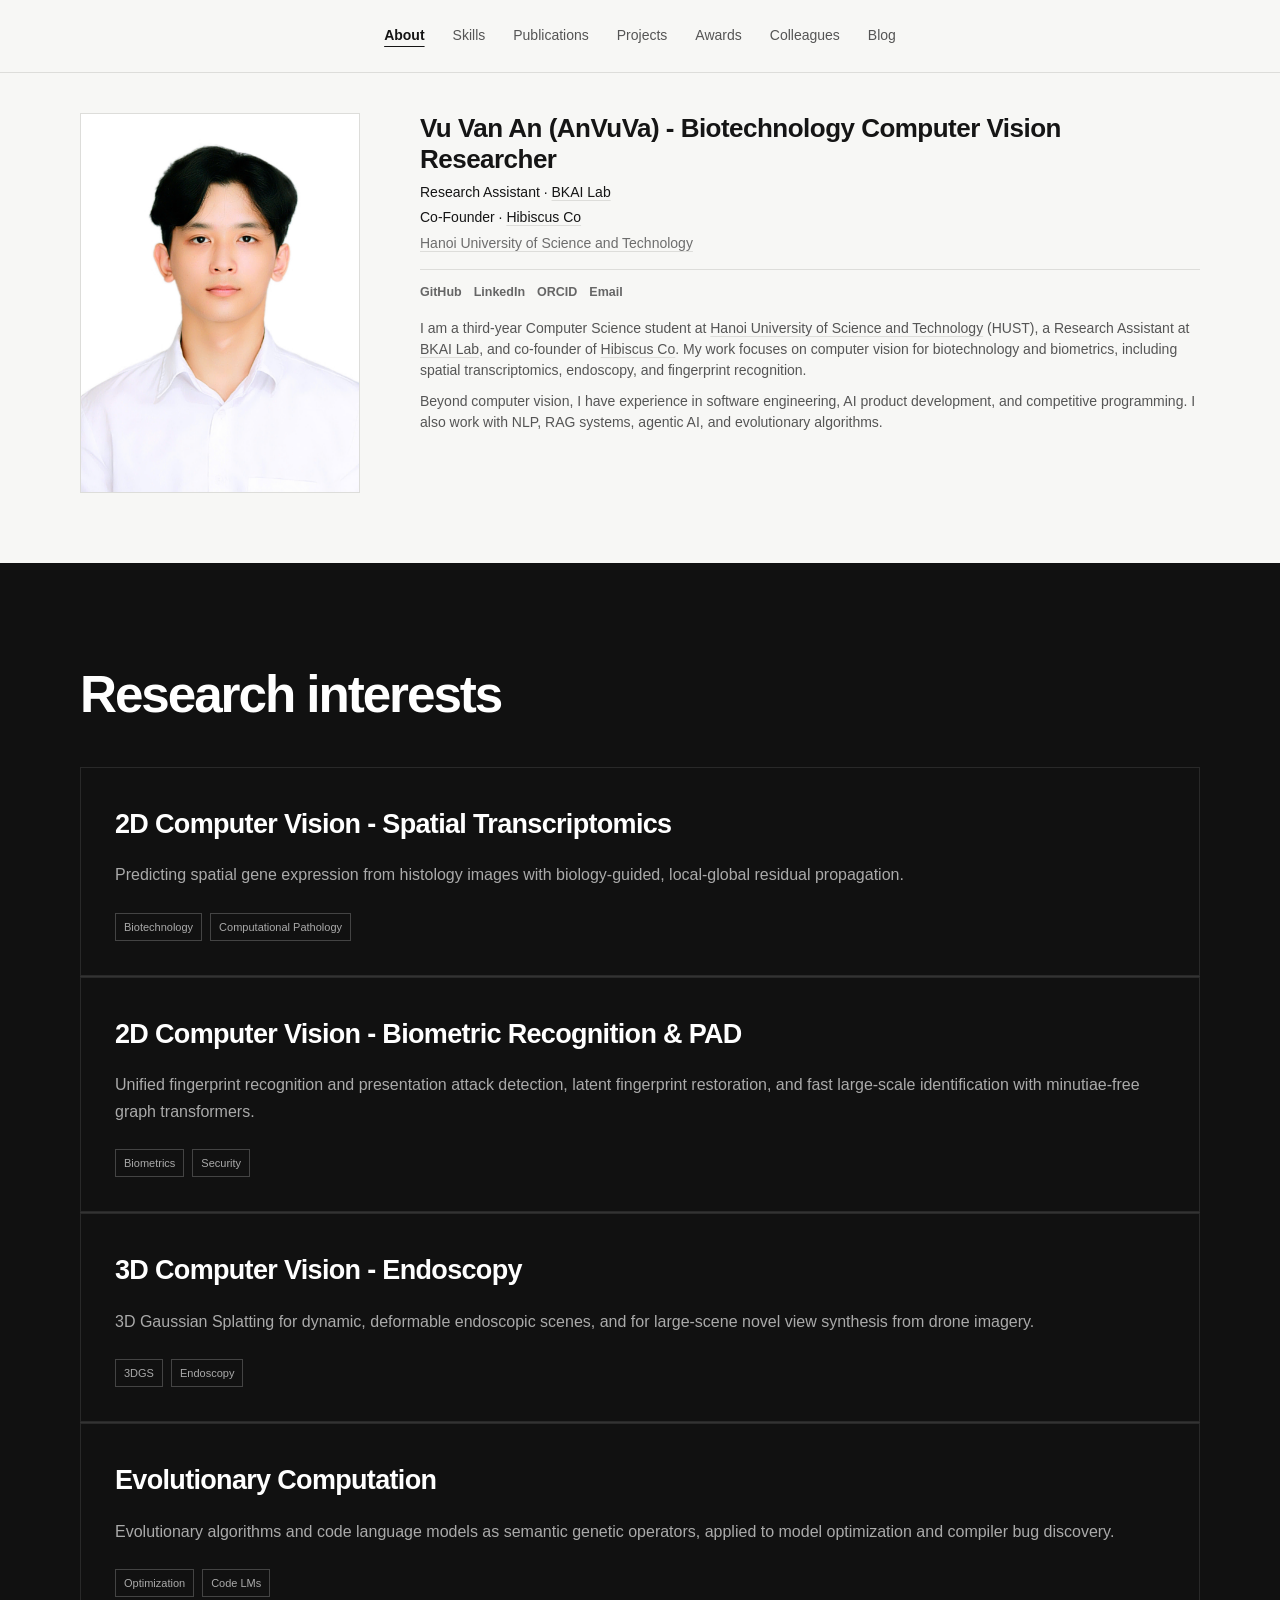
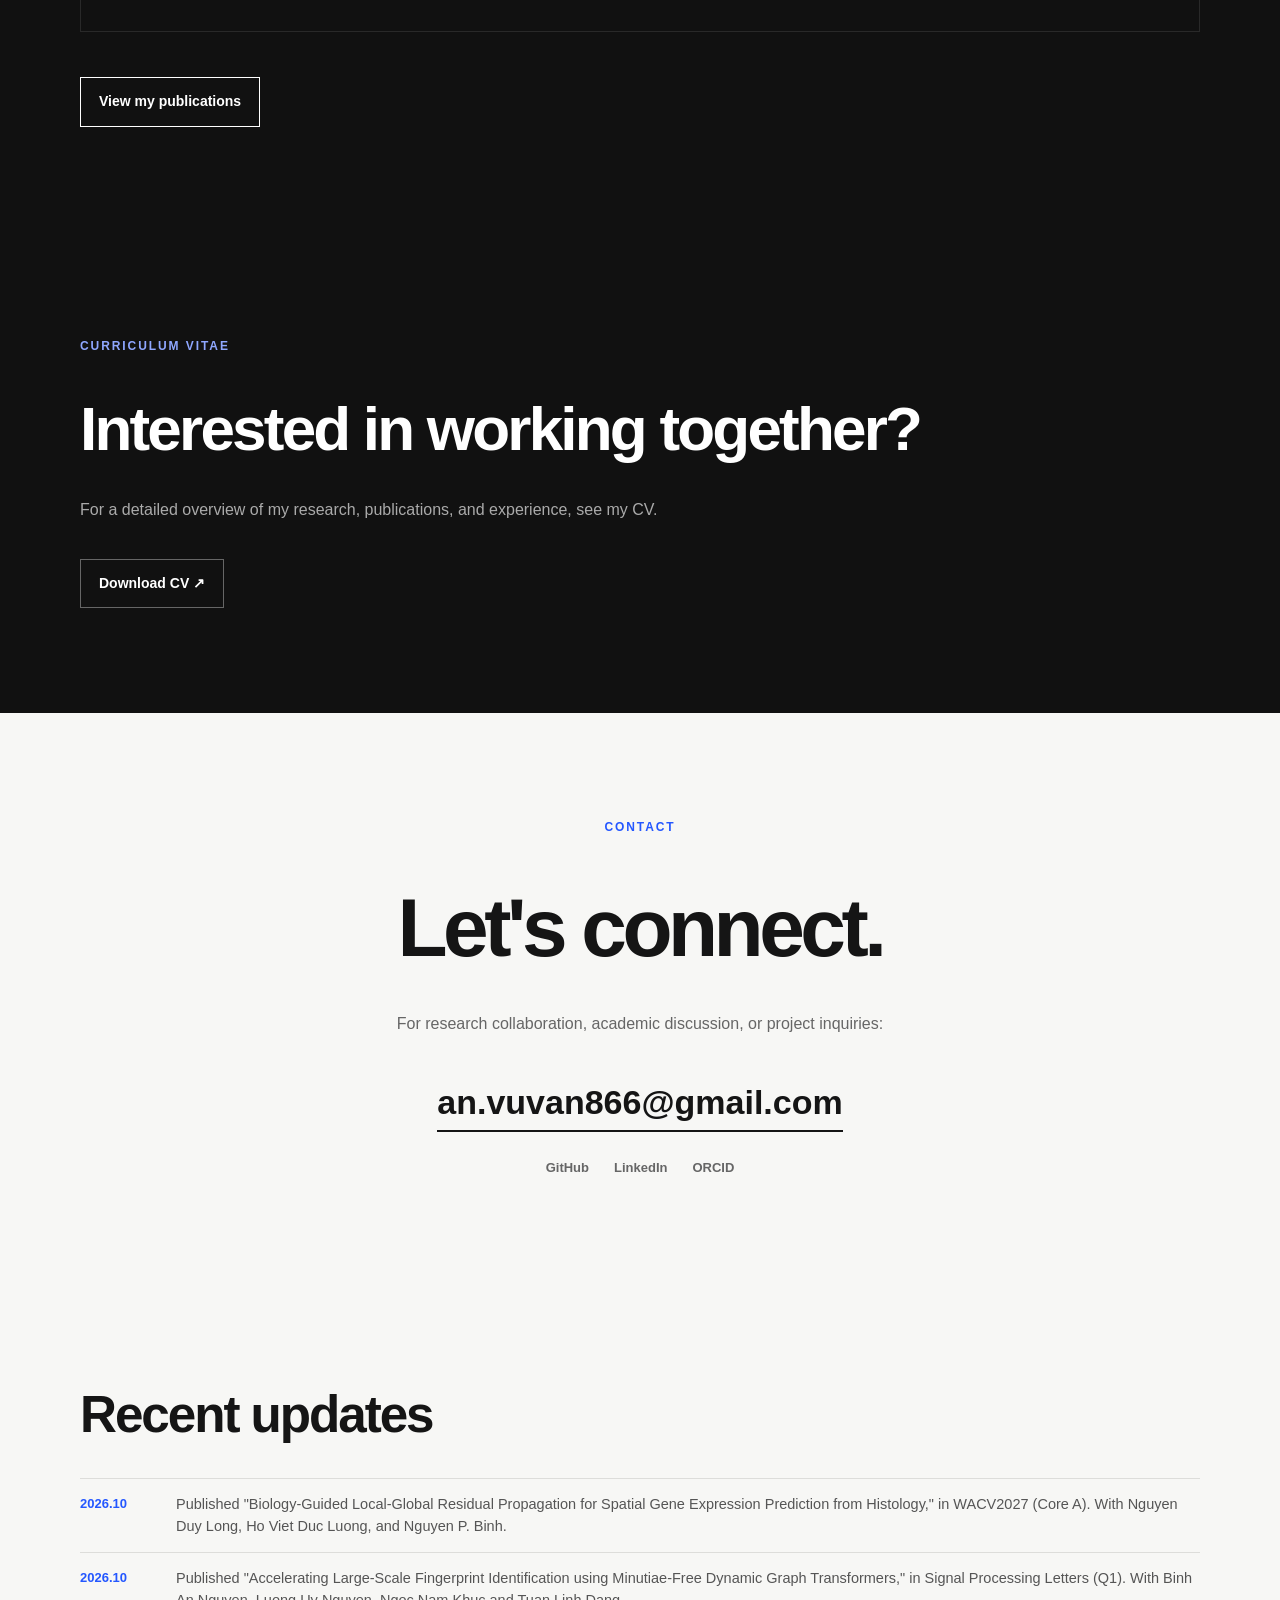
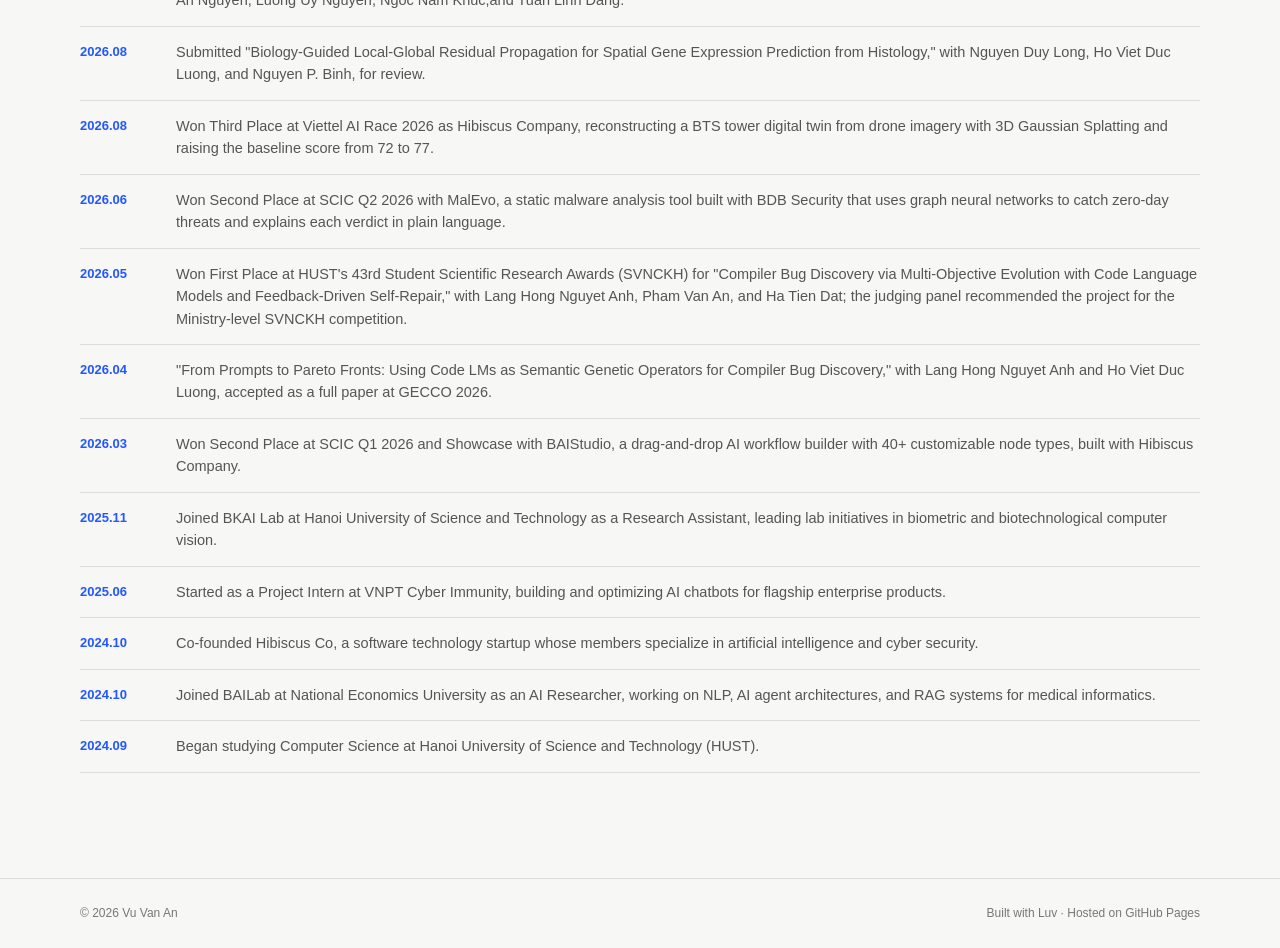
==== index.html @ c6143191 "feat: initial commit academic portfolio" ====
<!DOCTYPE html>
<html lang="en">
<head>
  <meta charset="UTF-8">
  <meta name="viewport" content="width=device-width, initial-scale=1.0">
  <meta name="description" content="Personal researcher website of Vu Van An - computer vision for biotechnology and biometrics.">
  <meta name="author" content="Vu Van An">
  <title>AnVuVa's Portfolio</title>
  <link rel="icon" href="navicon.png">
  <link rel="stylesheet" href="style.css">
  <script src="script.js" defer></script>
</head>
<body>
  <header class="site-header">
    <div class="container nav-wrap">
      <button class="nav-toggle" aria-label="Toggle navigation" aria-expanded="false" aria-controls="nav">☰</button>
      <nav class="nav" id="nav">
        <a href="index.html" aria-current="page">About</a>
        <a href="skills.html">Skills</a>
        <a href="publications.html">Publications</a>
        <a href="projects.html">Projects</a>
        <a href="awards.html">Awards</a>
        <a href="colleagues.html">Colleagues</a>
        <a href="blog.html">Blog</a>
      </nav>
    </div>
  </header>

  <main>
    <section class="hero" id="home">
      <div class="container hero-grid">
        <img class="avatar" src="assets/avatar.jpg" alt="Portrait of Vu Van An" height="380">
        <div class="intro">
          <h1>Vu Van An (AnVuVa) - Biotechnology Computer Vision Researcher</h1>
          <p class="role">Research Assistant · <a class="inline-link" href="https://soict.hust.edu.vn/en/departments/bkai-center" target="_blank" rel="noreferrer">BKAI Lab</a></p>
          <p class="role">Co-Founder · <a class="inline-link" href="https://www.linkedin.com/company/hibiscus-co" target="_blank" rel="noreferrer">Hibiscus Co</a></p>
          <p class="muted"><a class="inline-link" href="https://hust.edu.vn/" target="_blank" rel="noreferrer">Hanoi University of Science and Technology</a></p>
          <div class="socials">
            <a href="https://github.com/AnVuVa" target="_blank" rel="noreferrer">GitHub</a>
            <a href="https://www.linkedin.com/in/anvuva" target="_blank" rel="noreferrer">LinkedIn</a>
            <a href="https://orcid.org/0009-0004-4899-5892" target="_blank" rel="noreferrer">ORCID</a>
            <a href="mailto:an.vuvan866@gmail.com">Email</a>
          </div>
          <div class="prose bio">
            <p>
              I am a third-year Computer Science student at <a class="inline-link" href="https://hust.edu.vn/" target="_blank" rel="noreferrer">Hanoi University of Science and Technology</a> (HUST), a Research Assistant at <a class="inline-link" href="https://soict.hust.edu.vn/en/departments/bkai-center" target="_blank" rel="noreferrer">BKAI Lab</a>, and co-founder of <a class="inline-link" href="https://www.linkedin.com/company/hibiscus-co" target="_blank" rel="noreferrer">Hibiscus Co</a>. My work focuses on computer vision for biotechnology and biometrics, including spatial transcriptomics, endoscopy, and fingerprint recognition.
            </p>
            <p>
              Beyond computer vision, I have experience in software engineering,  AI product development, and competitive programming. I also work with NLP,  RAG systems, agentic AI, and evolutionary algorithms.
            </p>
          </div>
        </div>
      </div>
    </section>

    <section class="dark-section" id="research">
      <div class="container">
        <div class="section-heading">
          <h2>Research interests</h2>
        </div>
        <div class="research-grid">
          <article class="research-card">
            <h3>2D Computer Vision - Spatial Transcriptomics</h3>
            <p>
              Predicting spatial gene expression from histology images with biology-guided, local-global residual propagation.
            </p>
            <div class="tags"><span>Biotechnology</span><span>Computational Pathology</span></div>
          </article>
          <article class="research-card">
            <h3>2D Computer Vision - Biometric Recognition &amp; PAD</h3>
            <p>
              Unified fingerprint recognition and presentation attack detection, latent fingerprint restoration, and fast large-scale identification with minutiae-free graph transformers.
            </p>
            <div class="tags"><span>Biometrics</span><span>Security</span></div>
          </article>
          <article class="research-card">
            <h3>3D Computer Vision - Endoscopy</h3>
            <p>
              3D Gaussian Splatting for dynamic, deformable endoscopic scenes, and for large-scene novel view synthesis from drone imagery.
            </p>
            <div class="tags"><span>3DGS</span><span>Endoscopy</span></div>
          </article>
          <article class="research-card">
            <h3>Evolutionary Computation</h3>
            <p>
              Evolutionary algorithms and code language models as semantic genetic operators, applied to model optimization and compiler bug discovery.
            </p>
            <div class="tags"><span>Optimization</span><span>Code LMs</span></div>
          </article>
        </div>
        <div class="research-actions">
          <a class="button outline" href="publications.html">View my publications</a>
        </div>
      </div>
    </section>

    <section class="dark-section" id="cv">
      <div class="container cv-section">
        <div>
          <p class="section-label">CURRICULUM VITAE</p>
          <h2>Interested in working together?</h2>
          <p>For a detailed overview of my research, publications, and experience, see my CV.</p>
        </div>
        <a class="button light" href="assets/VuVanAn_CV%20(3).pdf" target="_blank" rel="noreferrer">Download CV ↗</a>
      </div>
    </section>

    <section id="contact">
      <div class="container contact">
        <p class="section-label">CONTACT</p>
        <h2>Let's connect.</h2>
        <p>For research collaboration, academic discussion, or project inquiries:</p>
        <a class="email" href="mailto:an.vuvan866@gmail.com">an.vuvan866@gmail.com</a>
        <div class="socials large">
          <a href="https://github.com/AnVuVa" target="_blank" rel="noreferrer">GitHub</a>
          <a href="https://www.linkedin.com/in/anvuva" target="_blank" rel="noreferrer">LinkedIn</a>
          <a href="https://orcid.org/0009-0004-4899-5892" target="_blank" rel="noreferrer">ORCID</a>
        </div>
      </div>
    </section>

    <section id="news">
      <div class="container section-grid">
        <h2>Recent updates</h2>
        <div class="timeline">
          <div class="timeline-item"><time>2026.10</time><p>Published "Biology-Guided Local-Global Residual Propagation for Spatial Gene Expression Prediction from Histology," in WACV2027 (Core A). With Nguyen Duy Long, Ho Viet Duc Luong, and Nguyen P. Binh.</p></div>
          <div class="timeline-item"><time>2026.10</time><p>Published "Accelerating Large-Scale Fingerprint Identification using Minutiae-Free Dynamic Graph Transformers," in Signal Processing Letters (Q1). With Binh An Nguyen, Luong Uy Nguyen, Ngoc Nam Khuc,and Tuan Linh Dang.</p></div>
          <div class="timeline-item"><time>2026.08</time><p>Submitted "Biology-Guided Local-Global Residual Propagation for Spatial Gene Expression Prediction from Histology," with Nguyen Duy Long, Ho Viet Duc Luong, and Nguyen P. Binh, for review.</p></div>
          <div class="timeline-item"><time>2026.08</time><p>Won Third Place at Viettel AI Race 2026 as Hibiscus Company, reconstructing a BTS tower digital twin from drone imagery with 3D Gaussian Splatting and raising the baseline score from 72 to 77.</p></div>
          <div class="timeline-item"><time>2026.06</time><p>Won Second Place at SCIC Q2 2026 with MalEvo, a static malware analysis tool built with BDB Security that uses graph neural networks to catch zero-day threats and explains each verdict in plain language.</p></div>
          <div class="timeline-item"><time>2026.05</time><p>Won First Place at HUST's 43rd Student Scientific Research Awards (SVNCKH) for "Compiler Bug Discovery via Multi-Objective Evolution with Code Language Models and Feedback-Driven Self-Repair," with Lang Hong Nguyet Anh, Pham Van An, and Ha Tien Dat; the judging panel recommended the project for the Ministry-level SVNCKH competition.</p></div>
          <div class="timeline-item"><time>2026.04</time><p>"From Prompts to Pareto Fronts: Using Code LMs as Semantic Genetic Operators for Compiler Bug Discovery," with Lang Hong Nguyet Anh and Ho Viet Duc Luong, accepted as a full paper at GECCO 2026.</p></div>
          <div class="timeline-item"><time>2026.03</time><p>Won Second Place at SCIC Q1 2026 and Showcase with BAIStudio, a drag-and-drop AI workflow builder with 40+ customizable node types, built with Hibiscus Company.</p></div>
          <div class="timeline-item"><time>2025.11</time><p>Joined BKAI Lab at Hanoi University of Science and Technology as a Research Assistant, leading lab initiatives in biometric and biotechnological computer vision.</p></div>
          <div class="timeline-item"><time>2025.06</time><p>Started as a Project Intern at VNPT Cyber Immunity, building and optimizing AI chatbots for flagship enterprise products.</p></div>
          <div class="timeline-item"><time>2024.10</time><p>Co-founded Hibiscus Co, a software technology startup whose members specialize in artificial intelligence and cyber security.</p></div>
          <div class="timeline-item"><time>2024.10</time><p>Joined BAILab at National Economics University as an AI Researcher, working on NLP, AI agent architectures, and RAG systems for medical informatics.</p></div>
          <div class="timeline-item"><time>2024.09</time><p>Began studying Computer Science at Hanoi University of Science and Technology (HUST).</p></div>
        </div>
      </div>
    </section>
  </main>

  <footer>
    <div class="container footer-wrap">
      <span>© 2026 Vu Van An</span>
      <span>Built with Luv · Hosted on GitHub Pages</span>
    </div>
  </footer>
</body>
</html>
---- style.css ----
:root {
  --bg: #f7f7f5;
  --surface: #ffffff;
  --text: #151515;
  --muted: #6d6d6d;
  --line: #ddddda;
  --dark: #111111;
  --dark-muted: #a8a8a8;
  --accent: #2457ff;
  --max: 1120px;
}

* { box-sizing: border-box; }

html { scroll-behavior: smooth; }

body {
  margin: 0;
  background: var(--bg);
  color: var(--text);
  font-family: Inter, ui-sans-serif, -apple-system, BlinkMacSystemFont, "Segoe UI", sans-serif;
  line-height: 1.65;
  min-height: 100vh;
  display: flex;
  flex-direction: column;
}

main { flex: 1; }

a { color: inherit; }

p { max-width: 100%; }

.container {
  width: min(var(--max), calc(100% - 48px));
  margin: 0 auto;
}

.site-header {
  position: sticky;
  top: 0;
  z-index: 20;
  background: rgba(247,247,245,.94);
  backdrop-filter: blur(12px);
  border-bottom: 1px solid var(--line);
}

.nav-wrap {
  min-height: 72px;
  display: flex;
  align-items: center;
  justify-content: center;
}

.nav {
  display: flex;
  gap: 28px;
}

.nav a {
  color: #555;
  text-decoration: none;
  font-size: 14px;
  text-underline-offset: 6px;
  text-decoration-thickness: 2px;
}

.nav a:hover { color: var(--text); }

.nav a[aria-current="page"] {
  color: var(--text);
  font-weight: 700;
  text-decoration: underline;
}

.socials a:hover, .text-link:hover { color: var(--accent); }

.nav-toggle {
  display: none;
  border: 0;
  background: transparent;
  font-size: 22px;
}

.hero { padding: 40px 0 70px; }

#experience, #publications, #projects, #awards, #blog, #post {
  padding-top: 40px;
}

.hero-grid {
  display: grid;
  grid-template-columns: 280px 1fr;
  gap: 60px;
  align-items: start;
}

.intro { text-align: left; }

.intro h1 {
  font-size: 26px;
  line-height: 1.2;
  letter-spacing: -.02em;
  margin: 0 0 6px;
}

.intro .role, .intro .muted { margin: 2px 0; font-size: 14px; }

.intro .socials {
  margin-top: 14px;
  padding-top: 12px;
  border-top: 1px solid var(--line);
}
.intro .socials a { font-size: 12.5px; }

.intro .bio { margin-top: 16px; }
.intro .bio p {
  font-size: 14px;
  line-height: 1.5;
  margin: 0;
}
.intro .bio p + p { margin-top: 10px; }

.section-label {
  font-size: 12px;
  font-weight: 800;
  letter-spacing: .16em;
  color: var(--accent);
  margin: 0 0 22px;
}

.socials, .paper-links {
  display: flex;
  flex-wrap: wrap;
  gap: 12px;
  align-items: center;
}

.button {
  display: inline-block;
  padding: 12px 18px;
  border: 1px solid var(--text);
  text-decoration: none;
  font-size: 14px;
  font-weight: 700;
  transition: .2s ease;
}

.button.primary { background: var(--text); color: white; }
.button.secondary { background: transparent; }
.button:hover { transform: translateY(-2px); }

.socials a {
  font-size: 13px;
  color: #666;
  text-decoration: none;
  font-weight: 600;
}

.avatar {
  display: block;
  width: 100%;
  aspect-ratio: 4 / 5;
  object-fit: cover;
  object-position: center 30%;
  background: #e9e9e5;
  border: 1px solid var(--line);
}

.muted { color: var(--muted); font-size: 14px; }

.text-link {
  color: var(--accent);
  text-decoration: none;
  font-weight: 700;
  font-size: 14px;
}

section { padding: 105px 0; }

.section-grid {
  display: grid;
  gap: 36px;
}

.section-grid h2, .section-heading h2 {
  font-size: clamp(34px, 4vw, 52px);
  line-height: 1.05;
  letter-spacing: -.04em;
  margin: 0;
}

.prose {
  font-size: 18px;
  color: #555;
}

.dark-section {
  background: var(--dark);
  color: white;
}

.dark-section .section-label { color: #8fa7ff; }

.section-heading {
  display: flex;
  align-items: end;
  justify-content: space-between;
  gap: 30px;
  margin-bottom: 45px;
}

.section-heading > p { color: var(--dark-muted); }

.research-grid {
  display: grid;
  gap: 1px;
  background: #333;
}

.research-card {
  padding: 34px;
  background: var(--dark);
  border: 1px solid #292929;
}

.research-card h3 {
  font-size: 27px;
  margin: 0 0 13px;
  letter-spacing: -.025em;
}

.research-card p { color: #aaa; }

.tags { display: flex; gap: 8px; margin-top: 24px; flex-wrap: wrap; }
.tags span {
  border: 1px solid var(--line);
  background: var(--surface);
  color: #666;
  padding: 4px 8px;
  font-size: 11px;
}
.dark-section .tags span { border-color: #444; background: transparent; color: #aaa; }
.paper .tags { margin-top: 14px; }

.paper {
  display: grid;
  grid-template-columns: 90px 1fr;
  gap: 30px;
  padding: 34px 0;
  border-top: 1px solid var(--line);
}

.paper h3 {
  max-width: 820px;
  font-size: 23px;
  line-height: 1.3;
  margin: 0 0 9px;
}

.paper-year { font-weight: 800; color: var(--accent); }
.authors, .venue { margin: 5px 0; color: #666; }
.venue { font-size: 14px; }

.paper-links { margin-top: 18px; }
.paper-links a {
  font-size: 12px;
  font-weight: 800;
  border-bottom: 1px solid currentColor;
  text-decoration: none;
}

.post-link { color: inherit; text-decoration: none; }
.post-link:hover { color: var(--accent); }

.gallery-grid {
  display: grid;
  grid-template-columns: repeat(2, 1fr);
  gap: 12px;
}
.gallery-item {
  display: block;
  border: 1px solid var(--line);
}
.gallery-item img {
  display: block;
  width: 100%;
  aspect-ratio: 4 / 3;
  object-fit: cover;
  background: #e9e9e5;
  transition: opacity .2s ease;
}
.gallery-item:hover img { opacity: .85; }

body.lightbox-open { overflow: hidden; }

.lightbox-overlay {
  position: fixed;
  inset: 0;
  z-index: 1000;
  display: flex;
  align-items: center;
  justify-content: center;
  padding: 40px;
  background: rgba(0, 0, 0, .88);
  cursor: zoom-out;
}
.lightbox-overlay[hidden] { display: none; }

.lightbox-overlay img {
  display: block;
  max-width: 100%;
  max-height: 100%;
  width: auto;
  height: auto;
  object-fit: contain;
  cursor: default;
  box-shadow: 0 30px 80px rgba(0, 0, 0, .5);
}

.lightbox-close {
  position: absolute;
  top: 20px;
  right: 24px;
  width: 40px;
  height: 40px;
  border: 1px solid rgba(255, 255, 255, .4);
  background: transparent;
  color: white;
  font-size: 24px;
  line-height: 1;
  cursor: pointer;
  transition: .2s ease;
}
.lightbox-close:hover { background: white; color: black; border-color: white; }

.post-body { max-width: 700px; }
.post-body .back-link { display: inline-block; margin-bottom: 30px; }
.post-body h2 {
  font-size: clamp(30px, 4vw, 42px);
  line-height: 1.05;
  letter-spacing: -.04em;
  margin: 8px 0 30px;
}

.alt-section { background: #ecece8; }

.award {
  color: var(--accent);
  font-size: 14px;
  font-weight: 700;
  margin: 8px 0;
}

.project-grid {
  display: grid;
  gap: 18px;
}

.project-card {
  padding: 27px;
  background: var(--surface);
  border: 1px solid var(--line);
  display: flex;
  flex-direction: column;
  /* height: fit-content; */
}

.project-card.award-card h3 { margin: 0 0 4px; }

.award-gallery {
  display: grid;
  grid-template-columns: repeat(3, 1fr);
  gap: 8px;
  margin-top: 20px;
}

.award-card .award-tag {
  margin: 16px 0 0;
  font-size: 10px;
  letter-spacing: .12em;
  font-weight: 800;
  color: #777;
}

.award-gallery img {
  display: block;
  width: 100%;
  aspect-ratio: 4 / 3;
  object-fit: cover;
  background: #e9e9e5;
  transition: opacity .2s ease;
}

.award-gallery a:hover img { opacity: .85; }

.certs { margin-top: 60px; }
.certs h3 { font-size: 22px; letter-spacing: -.02em; margin: 0 0 12px; }
.certs ul { list-style: none; margin: 0; padding: 0; border-top: 1px solid var(--line); }
.certs li {
  display: flex;
  justify-content: space-between;
  gap: 16px;
  padding: 12px 0;
  border-bottom: 1px solid var(--line);
  font-size: 15px;
}
.certs li span { color: var(--muted); font-size: 13px; white-space: nowrap; }

.intro-text { max-width: 640px; margin: -10px 0 0; }

.people-group { margin-top: 60px; }
.people-group:first-of-type { margin-top: 45px; }
.people-group h3 { font-size: 22px; letter-spacing: -.02em; margin: 0 0 4px; }
.people-group.certs h3 { margin-bottom: 12px; }
.group-note { color: var(--muted); font-size: 14px; margin: 0 0 20px; }

.hibiscus-grid {
  display: grid;
  grid-template-columns: 1fr 1fr;
  gap: 40px;
  align-items: start;
}

.people-photo img {
  display: block;
  width: 100%;
  aspect-ratio: 4 / 3;
  object-fit: cover;
  border: 1px solid var(--line);
  background: #e9e9e5;
}

.people-row {
  display: flex;
  flex-wrap: wrap;
  gap: 10px;
  list-style: none;
  margin: 0;
  padding: 0;
}

.hibiscus-names.certs { margin-top: 0; }

.person-chip {
  display: inline-flex;
  align-items: baseline;
  gap: 5px;
  padding: 8px 14px;
  border: 1px solid var(--line);
  background: var(--surface);
  color: inherit;
  text-decoration: none;
  font-size: 14px;
  font-weight: 600;
  transition: .2s ease;
}
.person-chip span { color: var(--muted); font-size: 12px; font-weight: 400; }
.person-chip:hover { border-color: var(--accent); color: var(--accent); }

.project-top {
  display: flex;
  justify-content: space-between;
  font-size: 10px;
  letter-spacing: .12em;
  font-weight: 800;
  color: #777;
}

.project-card h3 { font-size: 28px; margin: 36px 0 12px; letter-spacing: -.035em; }
.project-card p { color: #666; }
.project-card .award { color: var(--accent); margin-top: 0; }.project-card a {
  margin-top: auto;
  color: var(--accent);
  text-decoration: none;
  font-weight: 750;
  font-size: 14px;
}

.timeline { border-top: 1px solid var(--line); }
.timeline-item {
  display: grid;
  grid-template-columns: 100px 1fr;
  gap: 20px;
  padding: 22px 0;
  border-bottom: 1px solid var(--line);
}
.timeline-item time { font-weight: 800; color: var(--accent); }
.timeline-item p { margin: 0; color: #555; }

#news .timeline-item {
  grid-template-columns: 80px 1fr;
  gap: 16px;
  padding: 14px 0;
}
#news .timeline-item time { font-size: 13px; }
#news .timeline-item p { font-size: 14.5px; line-height: 1.55; }

.block + .block { margin-top: 90px; }

.entry { grid-template-columns: 150px 1fr; }
.entry h3 { margin: 0; font-size: 19px; letter-spacing: -.01em; }
.entry .org { color: var(--muted); font-size: 14px; margin: 2px 0 10px; }
.entry ul { margin: 0; padding-left: 18px; color: #555; }
.entry li + li { margin-top: 4px; }

.cv-section {
  display: flex;
  flex-direction: column;
  align-items: flex-start;
  gap: 20px;
}
.cv-section h2 { font-size: clamp(38px, 5vw, 62px); margin: 0 0 15px; letter-spacing: -.045em; }
.cv-section p { color: #aaa; }

.button.light { color: white; border-color: #666; white-space: nowrap; }
.button.light:hover { background: white; color: black; }

.button.outline { background: var(--dark); color: white; border-color: white; }
.button.outline:hover { background: white; color: var(--dark); }

.research-actions { margin-top: 45px; }

.inline-link {
  color: inherit;
  text-decoration: underline;
  text-decoration-color: var(--line);
  text-underline-offset: 3px;
}
.inline-link:hover { color: var(--accent); text-decoration-color: currentColor; }
.dark-section .inline-link, .contact .inline-link { text-decoration-color: #555; }

.contact { text-align: center; }
.contact h2 { font-size: clamp(48px, 7vw, 82px); letter-spacing: -.055em; margin: 0 0 12px; }
.contact > p:not(.section-label) { color: #666; }
.email {
  display: inline-block;
  margin: 20px 0 25px;
  font-size: clamp(22px, 4vw, 34px);
  font-weight: 750;
  text-decoration: none;
  border-bottom: 2px solid currentColor;
}
.socials.large { justify-content: center; gap: 25px; }

footer {
  border-top: 1px solid var(--line);
  padding: 25px 0;
  font-size: 12px;
  color: #777;
}
.footer-wrap { display: flex; justify-content: space-between; gap: 20px; }

@media (max-width: 800px) {
  .container { width: min(var(--max), calc(100% - 32px)); }
  .nav-wrap { justify-content: flex-end; }
  .nav-toggle { display: block; }
  .nav {
    display: none;
    position: absolute;
    top: 72px;
    left: 0;
    right: 0;
    padding: 12px 16px;
    background: var(--bg);
    border-bottom: 1px solid var(--line);
    flex-direction: column;
    gap: 0;
  }
  .nav a { padding: 10px 0; }
  .nav.open { display: flex; }
  .hero { padding: 40px 0 60px; }
  .hero-grid { grid-template-columns: 1fr; gap: 30px; }
  .avatar { max-width: 220px; }
  .paper { grid-template-columns: 1fr; gap: 8px; }
  .entry { grid-template-columns: 1fr; gap: 6px; }
  .hibiscus-grid { grid-template-columns: 1fr; gap: 20px; }
  .award-gallery { grid-template-columns: repeat(2, 1fr); }
  .footer-wrap { flex-direction: column; }
}

@media (prefers-reduced-motion: reduce) {
  html { scroll-behavior: auto; }
  * { transition: none !important; }
}
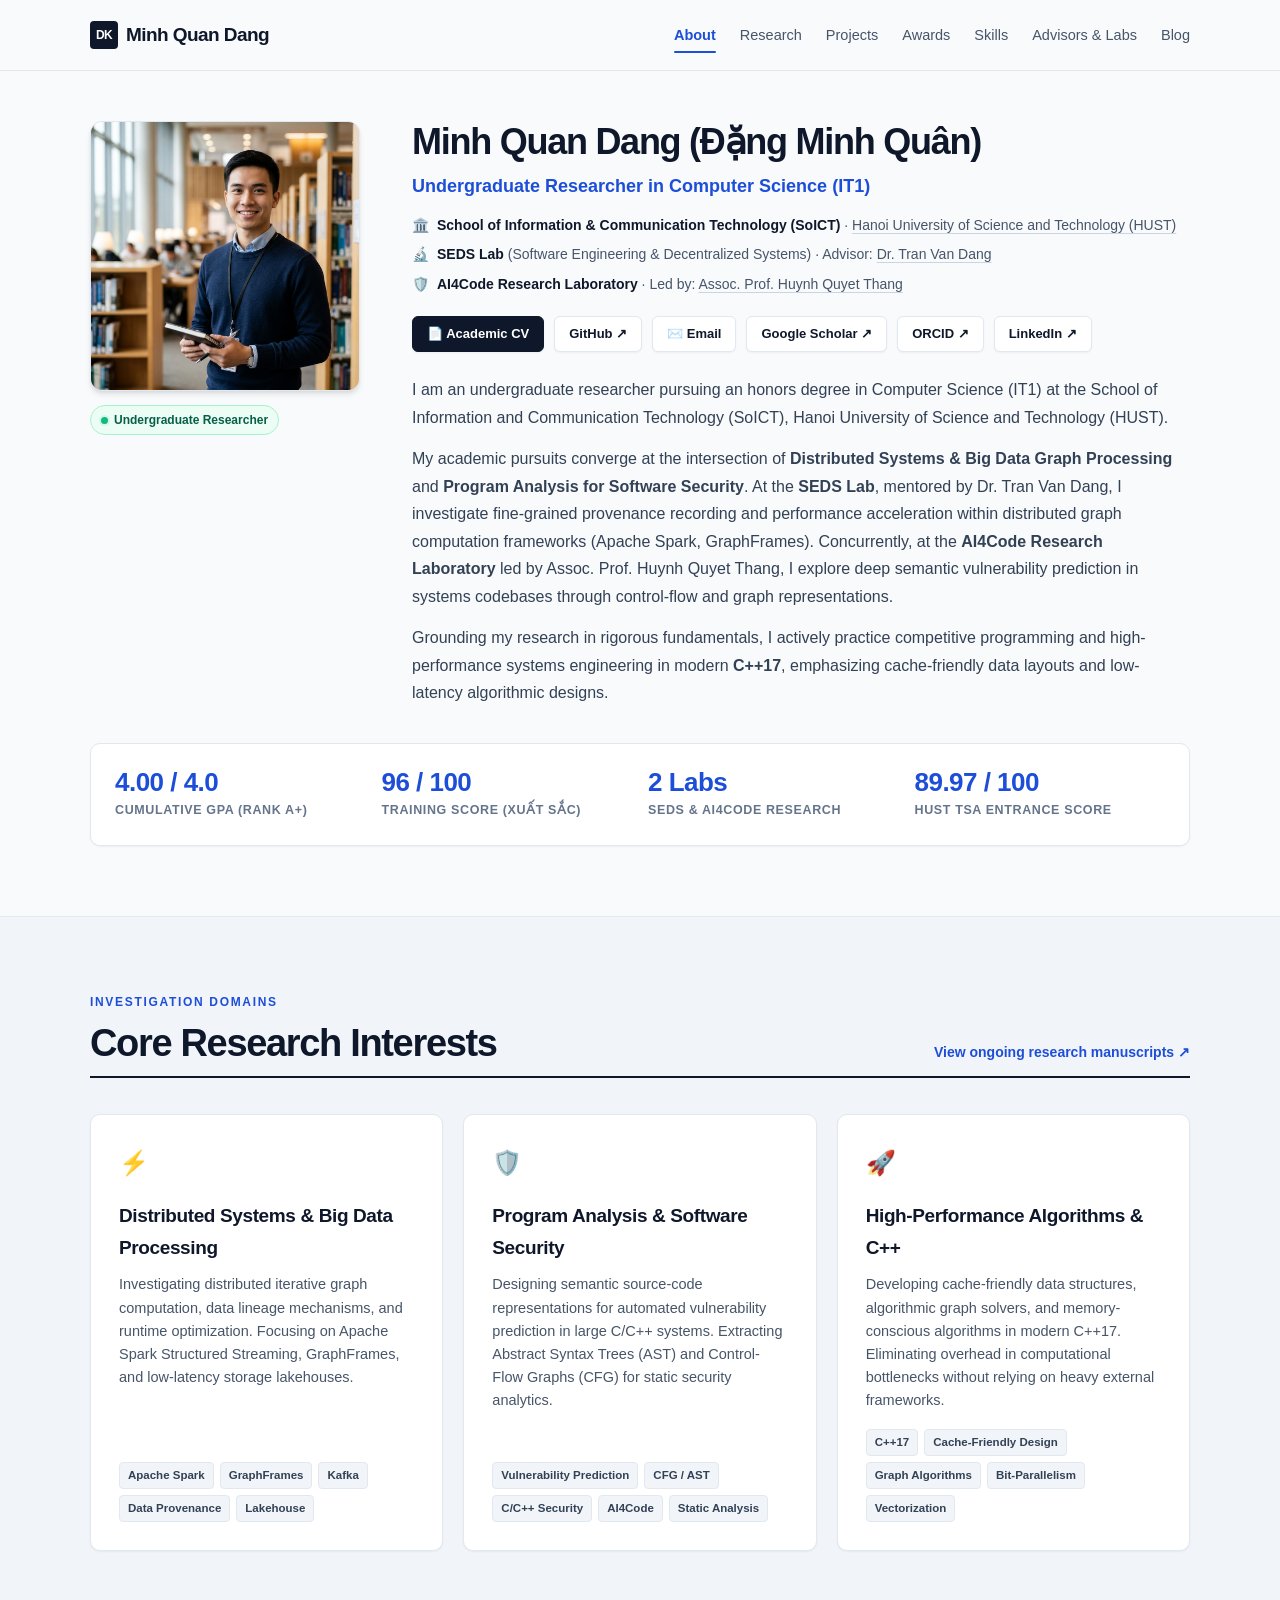
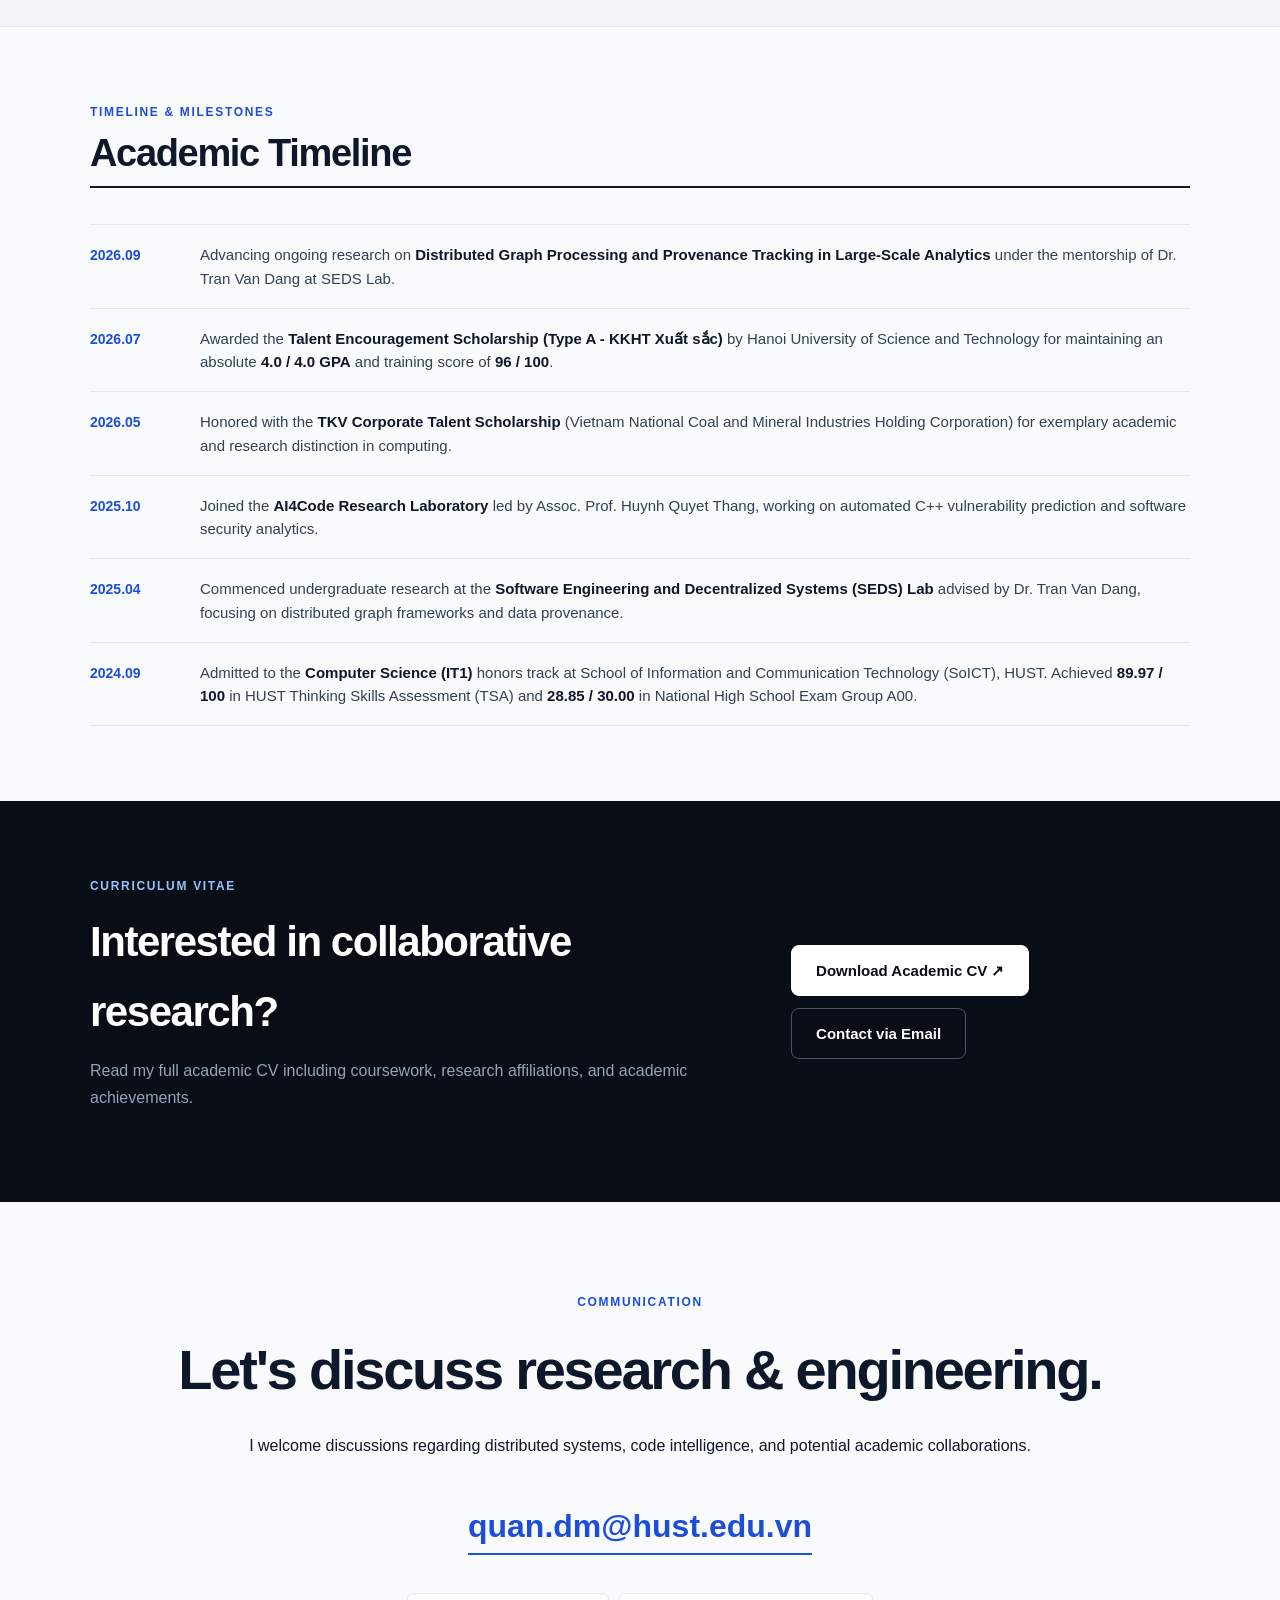
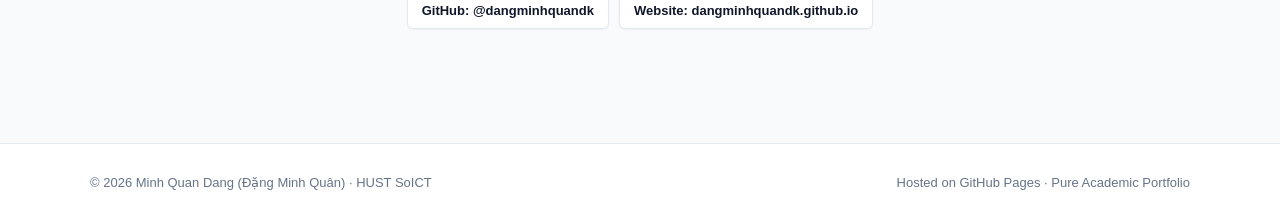
==== commit 06e82cd6: "Initialize academic researcher portfolio for Minh Quan Dang (DK)" ====
--- a/index.html
+++ b/index.html
@@ -3,139 +3,301 @@
 <head>
   <meta charset="UTF-8">
   <meta name="viewport" content="width=device-width, initial-scale=1.0">
-  <meta name="description" content="Personal researcher website of Vu Van An - computer vision for biotechnology and biometrics.">
-  <meta name="author" content="Vu Van An">
-  <title>AnVuVa's Portfolio</title>
+  <meta name="description" content="Minh Quan Dang (DK) - Undergraduate Researcher in Computer Science (IT1) at SoICT, Hanoi University of Science and Technology (HUST). Specializing in Distributed Systems, Graph Processing, and Software Security.">
+  <meta name="author" content="Minh Quan Dang (Dang Minh Quan)">
+  <meta name="keywords" content="Minh Quan Dang, Dang Minh Quan, DK, SEDS Lab, AI4Code, HUST, SoICT, Distributed Graph Processing, Apache Spark, GraphFrames, Software Security, C++17">
+  
+  <!-- Open Graph / Meta -->
+  <meta property="og:type" content="website">
+  <meta property="og:title" content="Minh Quan Dang (DK) | Academic Portfolio">
+  <meta property="og:description" content="Undergraduate Researcher in Computer Science at Hanoi University of Science and Technology (HUST).">
+  <meta property="og:url" content="https://dangminhquandk.github.io/">
+  <meta property="og:image" content="https://dangminhquandk.github.io/assets/profile.jpg">
+  
+  <title>Minh Quan Dang (DK) | Academic Researcher - HUST</title>
   <link rel="icon" href="navicon.png">
   <link rel="stylesheet" href="style.css">
   <script src="script.js" defer></script>
+
+  <!-- Schema.org Scholarly / Person JSON-LD -->
+  <script type="application/ld+json">
+  {
+    "@context": "https://schema.org",
+    "@type": "Person",
+    "name": "Minh Quan Dang",
+    "alternateName": ["Dang Minh Quan", "DK"],
+    "jobTitle": "Undergraduate Researcher",
+    "affiliation": [
+      {
+        "@type": "Organization",
+        "name": "School of Information and Communication Technology (SoICT), Hanoi University of Science and Technology",
+        "url": "https://soict.hust.edu.vn/"
+      },
+      {
+        "@type": "EducationalOrganization",
+        "name": "Software Engineering and Decentralized Systems (SEDS) Lab"
+      },
+      {
+        "@type": "EducationalOrganization",
+        "name": "AI4Code Research Laboratory"
+      }
+    ],
+    "alumniOf": "Hanoi University of Science and Technology",
+    "url": "https://dangminhquandk.github.io",
+    "sameAs": [
+      "https://github.com/dangminhquandk"
+    ],
+    "knowsAbout": [
+      "Distributed Systems",
+      "Graph Processing",
+      "Apache Spark",
+      "Software Security",
+      "Program Analysis",
+      "High-Performance Algorithms"
+    ]
+  }
+  </script>
 </head>
 <body>
   <header class="site-header">
     <div class="container nav-wrap">
+      <a href="index.html" class="brand-sign">
+        <span class="monogram">DK</span>
+        <span>Minh Quan Dang</span>
+      </a>
       <button class="nav-toggle" aria-label="Toggle navigation" aria-expanded="false" aria-controls="nav">☰</button>
       <nav class="nav" id="nav">
         <a href="index.html" aria-current="page">About</a>
-        <a href="skills.html">Skills</a>
-        <a href="publications.html">Publications</a>
+        <a href="publications.html">Research</a>
         <a href="projects.html">Projects</a>
         <a href="awards.html">Awards</a>
-        <a href="colleagues.html">Colleagues</a>
+        <a href="skills.html">Skills</a>
+        <a href="colleagues.html">Advisors &amp; Labs</a>
         <a href="blog.html">Blog</a>
       </nav>
     </div>
   </header>
 
   <main>
-    <section class="hero" id="home">
+    <!-- Hero / Profile -->
+    <section class="hero" id="about">
       <div class="container hero-grid">
-        <img class="avatar" src="assets/avatar.jpg" alt="Portrait of Vu Van An" height="380">
+        <div class="avatar-wrapper">
+          <img class="avatar" src="assets/profile.jpg" alt="Portrait of Minh Quan Dang" width="270" height="270">
+          <div class="status-badge">
+            <span class="status-dot"></span>
+            <span>Undergraduate Researcher</span>
+          </div>
+        </div>
+
         <div class="intro">
-          <h1>Vu Van An (AnVuVa) - Biotechnology Computer Vision Researcher</h1>
-          <p class="role">Research Assistant · <a class="inline-link" href="https://soict.hust.edu.vn/en/departments/bkai-center" target="_blank" rel="noreferrer">BKAI Lab</a></p>
-          <p class="role">Co-Founder · <a class="inline-link" href="https://www.linkedin.com/company/hibiscus-co" target="_blank" rel="noreferrer">Hibiscus Co</a></p>
-          <p class="muted"><a class="inline-link" href="https://hust.edu.vn/" target="_blank" rel="noreferrer">Hanoi University of Science and Technology</a></p>
+          <h1>Minh Quan Dang (Đặng Minh Quân)</h1>
+          <p class="intro-academic-title">Undergraduate Researcher in Computer Science (IT1)</p>
+          
+          <ul class="affiliation-list">
+            <li>
+              <span>🏛️</span>
+              <div>
+                <strong>School of Information &amp; Communication Technology (SoICT)</strong> · 
+                <a class="inline-link" href="https://hust.edu.vn/" target="_blank" rel="noreferrer">Hanoi University of Science and Technology (HUST)</a>
+              </div>
+            </li>
+            <li>
+              <span>🔬</span>
+              <div>
+                <strong>SEDS Lab</strong> (Software Engineering &amp; Decentralized Systems) · Advisor: 
+                <a class="inline-link" href="colleagues.html">Dr. Tran Van Dang</a>
+              </div>
+            </li>
+            <li>
+              <span>🛡️</span>
+              <div>
+                <strong>AI4Code Research Laboratory</strong> · Led by: 
+                <a class="inline-link" href="colleagues.html">Assoc. Prof. Huynh Quyet Thang</a>
+              </div>
+            </li>
+          </ul>
+
           <div class="socials">
-            <a href="https://github.com/AnVuVa" target="_blank" rel="noreferrer">GitHub</a>
-            <a href="https://www.linkedin.com/in/anvuva" target="_blank" rel="noreferrer">LinkedIn</a>
-            <a href="https://orcid.org/0009-0004-4899-5892" target="_blank" rel="noreferrer">ORCID</a>
-            <a href="mailto:an.vuvan866@gmail.com">Email</a>
-          </div>
-          <div class="prose bio">
-            <p>
-              I am a third-year Computer Science student at <a class="inline-link" href="https://hust.edu.vn/" target="_blank" rel="noreferrer">Hanoi University of Science and Technology</a> (HUST), a Research Assistant at <a class="inline-link" href="https://soict.hust.edu.vn/en/departments/bkai-center" target="_blank" rel="noreferrer">BKAI Lab</a>, and co-founder of <a class="inline-link" href="https://www.linkedin.com/company/hibiscus-co" target="_blank" rel="noreferrer">Hibiscus Co</a>. My work focuses on computer vision for biotechnology and biometrics, including spatial transcriptomics, endoscopy, and fingerprint recognition.
-            </p>
-            <p>
-              Beyond computer vision, I have experience in software engineering,  AI product development, and competitive programming. I also work with NLP,  RAG systems, agentic AI, and evolutionary algorithms.
-            </p>
-          </div>
-        </div>
-      </div>
-    </section>
-
-    <section class="dark-section" id="research">
+            <a class="social-pill primary" href="assets/CV.pdf" target="_blank" rel="noreferrer">📄 Academic CV</a>
+            <a class="social-pill" href="https://github.com/dangminhquandk" target="_blank" rel="noreferrer">GitHub ↗</a>
+            <a class="social-pill" href="mailto:quan.dm@hust.edu.vn">✉️ Email</a>
+            <a class="social-pill" href="https://scholar.google.com" target="_blank" rel="noreferrer">Google Scholar ↗</a>
+            <a class="social-pill" href="https://orcid.org" target="_blank" rel="noreferrer">ORCID ↗</a>
+            <a class="social-pill" href="https://linkedin.com" target="_blank" rel="noreferrer">LinkedIn ↗</a>
+          </div>
+
+          <div class="prose">
+            <p>
+              I am an undergraduate researcher pursuing an honors degree in Computer Science (IT1) at the School of Information and Communication Technology (SoICT), Hanoi University of Science and Technology (HUST).
+            </p>
+            <p>
+              My academic pursuits converge at the intersection of <strong>Distributed Systems &amp; Big Data Graph Processing</strong> and <strong>Program Analysis for Software Security</strong>. At the <strong>SEDS Lab</strong>, mentored by Dr. Tran Van Dang, I investigate fine-grained provenance recording and performance acceleration within distributed graph computation frameworks (Apache Spark, GraphFrames). Concurrently, at the <strong>AI4Code Research Laboratory</strong> led by Assoc. Prof. Huynh Quyet Thang, I explore deep semantic vulnerability prediction in systems codebases through control-flow and graph representations.
+            </p>
+            <p>
+              Grounding my research in rigorous fundamentals, I actively practice competitive programming and high-performance systems engineering in modern <strong>C++17</strong>, emphasizing cache-friendly data layouts and low-latency algorithmic designs.
+            </p>
+          </div>
+        </div>
+      </div>
+
+      <!-- Quick Metrics Banner -->
       <div class="container">
+        <div class="stats-banner">
+          <div class="stat-item">
+            <span class="stat-value">4.00 / 4.0</span>
+            <span class="stat-label">Cumulative GPA (Rank A+)</span>
+          </div>
+          <div class="stat-item">
+            <span class="stat-value">96 / 100</span>
+            <span class="stat-label">Training Score (Xuất sắc)</span>
+          </div>
+          <div class="stat-item">
+            <span class="stat-value">2 Labs</span>
+            <span class="stat-label">SEDS &amp; AI4Code Research</span>
+          </div>
+          <div class="stat-item">
+            <span class="stat-value">89.97 / 100</span>
+            <span class="stat-label">HUST TSA Entrance Score</span>
+          </div>
+        </div>
+      </div>
+    </section>
+
+    <!-- Research Interests -->
+    <section class="alt-section" id="research-interests">
+      <div class="container">
+        <p class="section-label">INVESTIGATION DOMAINS</p>
         <div class="section-heading">
-          <h2>Research interests</h2>
-        </div>
+          <h2>Core Research Interests</h2>
+          <a class="text-link" href="publications.html">View ongoing research manuscripts ↗</a>
+        </div>
+
         <div class="research-grid">
           <article class="research-card">
-            <h3>2D Computer Vision - Spatial Transcriptomics</h3>
-            <p>
-              Predicting spatial gene expression from histology images with biology-guided, local-global residual propagation.
-            </p>
-            <div class="tags"><span>Biotechnology</span><span>Computational Pathology</span></div>
+            <div class="card-icon">⚡</div>
+            <h3>Distributed Systems &amp; Big Data Processing</h3>
+            <p>
+              Investigating distributed iterative graph computation, data lineage mechanisms, and runtime optimization. Focusing on Apache Spark Structured Streaming, GraphFrames, and low-latency storage lakehouses.
+            </p>
+            <div class="tags">
+              <span>Apache Spark</span>
+              <span>GraphFrames</span>
+              <span>Kafka</span>
+              <span>Data Provenance</span>
+              <span>Lakehouse</span>
+            </div>
           </article>
+
           <article class="research-card">
-            <h3>2D Computer Vision - Biometric Recognition &amp; PAD</h3>
-            <p>
-              Unified fingerprint recognition and presentation attack detection, latent fingerprint restoration, and fast large-scale identification with minutiae-free graph transformers.
-            </p>
-            <div class="tags"><span>Biometrics</span><span>Security</span></div>
+            <div class="card-icon">🛡️</div>
+            <h3>Program Analysis &amp; Software Security</h3>
+            <p>
+              Designing semantic source-code representations for automated vulnerability prediction in large C/C++ systems. Extracting Abstract Syntax Trees (AST) and Control-Flow Graphs (CFG) for static security analytics.
+            </p>
+            <div class="tags">
+              <span>Vulnerability Prediction</span>
+              <span>CFG / AST</span>
+              <span>C/C++ Security</span>
+              <span>AI4Code</span>
+              <span>Static Analysis</span>
+            </div>
           </article>
+
           <article class="research-card">
-            <h3>3D Computer Vision - Endoscopy</h3>
-            <p>
-              3D Gaussian Splatting for dynamic, deformable endoscopic scenes, and for large-scene novel view synthesis from drone imagery.
-            </p>
-            <div class="tags"><span>3DGS</span><span>Endoscopy</span></div>
+            <div class="card-icon">🚀</div>
+            <h3>High-Performance Algorithms &amp; C++</h3>
+            <p>
+              Developing cache-friendly data structures, algorithmic graph solvers, and memory-conscious algorithms in modern C++17. Eliminating overhead in computational bottlenecks without relying on heavy external frameworks.
+            </p>
+            <div class="tags">
+              <span>C++17</span>
+              <span>Cache-Friendly Design</span>
+              <span>Graph Algorithms</span>
+              <span>Bit-Parallelism</span>
+              <span>Vectorization</span>
+            </div>
           </article>
-          <article class="research-card">
-            <h3>Evolutionary Computation</h3>
-            <p>
-              Evolutionary algorithms and code language models as semantic genetic operators, applied to model optimization and compiler bug discovery.
-            </p>
-            <div class="tags"><span>Optimization</span><span>Code LMs</span></div>
-          </article>
-        </div>
-        <div class="research-actions">
-          <a class="button outline" href="publications.html">View my publications</a>
-        </div>
-      </div>
-    </section>
-
+        </div>
+      </div>
+    </section>
+
+    <!-- Recent News / Academic Timeline -->
+    <section id="news">
+      <div class="container">
+        <p class="section-label">TIMELINE &amp; MILESTONES</p>
+        <div class="section-heading">
+          <h2>Academic Timeline</h2>
+        </div>
+
+        <div class="timeline">
+          <div class="timeline-item">
+            <time>2026.09</time>
+            <p>
+              Advancing ongoing research on <strong>Distributed Graph Processing and Provenance Tracking in Large-Scale Analytics</strong> under the mentorship of Dr. Tran Van Dang at SEDS Lab.
+            </p>
+          </div>
+          <div class="timeline-item">
+            <time>2026.07</time>
+            <p>
+              Awarded the <strong>Talent Encouragement Scholarship (Type A - KKHT Xuất sắc)</strong> by Hanoi University of Science and Technology for maintaining an absolute <strong>4.0 / 4.0 GPA</strong> and training score of <strong>96 / 100</strong>.
+            </p>
+          </div>
+          <div class="timeline-item">
+            <time>2026.05</time>
+            <p>
+              Honored with the <strong>TKV Corporate Talent Scholarship</strong> (Vietnam National Coal and Mineral Industries Holding Corporation) for exemplary academic and research distinction in computing.
+            </p>
+          </div>
+          <div class="timeline-item">
+            <time>2025.10</time>
+            <p>
+              Joined the <strong>AI4Code Research Laboratory</strong> led by Assoc. Prof. Huynh Quyet Thang, working on automated C++ vulnerability prediction and software security analytics.
+            </p>
+          </div>
+          <div class="timeline-item">
+            <time>2025.04</time>
+            <p>
+              Commenced undergraduate research at the <strong>Software Engineering and Decentralized Systems (SEDS) Lab</strong> advised by Dr. Tran Van Dang, focusing on distributed graph frameworks and data provenance.
+            </p>
+          </div>
+          <div class="timeline-item">
+            <time>2024.09</time>
+            <p>
+              Admitted to the <strong>Computer Science (IT1)</strong> honors track at School of Information and Communication Technology (SoICT), HUST. Achieved <strong>89.97 / 100</strong> in HUST Thinking Skills Assessment (TSA) and <strong>28.85 / 30.00</strong> in National High School Exam Group A00.
+            </p>
+          </div>
+        </div>
+      </div>
+    </section>
+
+    <!-- Academic CV Call to action -->
     <section class="dark-section" id="cv">
       <div class="container cv-section">
         <div>
           <p class="section-label">CURRICULUM VITAE</p>
-          <h2>Interested in working together?</h2>
-          <p>For a detailed overview of my research, publications, and experience, see my CV.</p>
-        </div>
-        <a class="button light" href="assets/VuVanAn_CV%20(3).pdf" target="_blank" rel="noreferrer">Download CV ↗</a>
-      </div>
-    </section>
-
-    <section id="contact">
-      <div class="container contact">
-        <p class="section-label">CONTACT</p>
-        <h2>Let's connect.</h2>
-        <p>For research collaboration, academic discussion, or project inquiries:</p>
-        <a class="email" href="mailto:an.vuvan866@gmail.com">an.vuvan866@gmail.com</a>
-        <div class="socials large">
-          <a href="https://github.com/AnVuVa" target="_blank" rel="noreferrer">GitHub</a>
-          <a href="https://www.linkedin.com/in/anvuva" target="_blank" rel="noreferrer">LinkedIn</a>
-          <a href="https://orcid.org/0009-0004-4899-5892" target="_blank" rel="noreferrer">ORCID</a>
-        </div>
-      </div>
-    </section>
-
-    <section id="news">
-      <div class="container section-grid">
-        <h2>Recent updates</h2>
-        <div class="timeline">
-          <div class="timeline-item"><time>2026.10</time><p>Published "Biology-Guided Local-Global Residual Propagation for Spatial Gene Expression Prediction from Histology," in WACV2027 (Core A). With Nguyen Duy Long, Ho Viet Duc Luong, and Nguyen P. Binh.</p></div>
-          <div class="timeline-item"><time>2026.10</time><p>Published "Accelerating Large-Scale Fingerprint Identification using Minutiae-Free Dynamic Graph Transformers," in Signal Processing Letters (Q1). With Binh An Nguyen, Luong Uy Nguyen, Ngoc Nam Khuc,and Tuan Linh Dang.</p></div>
-          <div class="timeline-item"><time>2026.08</time><p>Submitted "Biology-Guided Local-Global Residual Propagation for Spatial Gene Expression Prediction from Histology," with Nguyen Duy Long, Ho Viet Duc Luong, and Nguyen P. Binh, for review.</p></div>
-          <div class="timeline-item"><time>2026.08</time><p>Won Third Place at Viettel AI Race 2026 as Hibiscus Company, reconstructing a BTS tower digital twin from drone imagery with 3D Gaussian Splatting and raising the baseline score from 72 to 77.</p></div>
-          <div class="timeline-item"><time>2026.06</time><p>Won Second Place at SCIC Q2 2026 with MalEvo, a static malware analysis tool built with BDB Security that uses graph neural networks to catch zero-day threats and explains each verdict in plain language.</p></div>
-          <div class="timeline-item"><time>2026.05</time><p>Won First Place at HUST's 43rd Student Scientific Research Awards (SVNCKH) for "Compiler Bug Discovery via Multi-Objective Evolution with Code Language Models and Feedback-Driven Self-Repair," with Lang Hong Nguyet Anh, Pham Van An, and Ha Tien Dat; the judging panel recommended the project for the Ministry-level SVNCKH competition.</p></div>
-          <div class="timeline-item"><time>2026.04</time><p>"From Prompts to Pareto Fronts: Using Code LMs as Semantic Genetic Operators for Compiler Bug Discovery," with Lang Hong Nguyet Anh and Ho Viet Duc Luong, accepted as a full paper at GECCO 2026.</p></div>
-          <div class="timeline-item"><time>2026.03</time><p>Won Second Place at SCIC Q1 2026 and Showcase with BAIStudio, a drag-and-drop AI workflow builder with 40+ customizable node types, built with Hibiscus Company.</p></div>
-          <div class="timeline-item"><time>2025.11</time><p>Joined BKAI Lab at Hanoi University of Science and Technology as a Research Assistant, leading lab initiatives in biometric and biotechnological computer vision.</p></div>
-          <div class="timeline-item"><time>2025.06</time><p>Started as a Project Intern at VNPT Cyber Immunity, building and optimizing AI chatbots for flagship enterprise products.</p></div>
-          <div class="timeline-item"><time>2024.10</time><p>Co-founded Hibiscus Co, a software technology startup whose members specialize in artificial intelligence and cyber security.</p></div>
-          <div class="timeline-item"><time>2024.10</time><p>Joined BAILab at National Economics University as an AI Researcher, working on NLP, AI agent architectures, and RAG systems for medical informatics.</p></div>
-          <div class="timeline-item"><time>2024.09</time><p>Began studying Computer Science at Hanoi University of Science and Technology (HUST).</p></div>
+          <h2>Interested in collaborative research?</h2>
+          <p>Read my full academic CV including coursework, research affiliations, and academic achievements.</p>
+        </div>
+        <div style="display: flex; gap: 12px; flex-wrap: wrap;">
+          <a class="button light" href="assets/CV.pdf" target="_blank" rel="noreferrer">Download Academic CV ↗</a>
+          <a class="button outline" href="mailto:quan.dm@hust.edu.vn">Contact via Email</a>
+        </div>
+      </div>
+    </section>
+
+    <!-- Contact -->
+    <section class="contact-section" id="contact">
+      <div class="container">
+        <p class="section-label">COMMUNICATION</p>
+        <h2>Let's discuss research &amp; engineering.</h2>
+        <p>I welcome discussions regarding distributed systems, code intelligence, and potential academic collaborations.</p>
+        <div>
+          <a class="contact-email" href="mailto:quan.dm@hust.edu.vn">quan.dm@hust.edu.vn</a>
+        </div>
+        <div class="socials" style="justify-content: center; margin-top: 10px;">
+          <a class="social-pill" href="https://github.com/dangminhquandk" target="_blank" rel="noreferrer">GitHub: @dangminhquandk</a>
+          <a class="social-pill" href="https://dangminhquandk.github.io" target="_blank" rel="noreferrer">Website: dangminhquandk.github.io</a>
         </div>
       </div>
     </section>
@@ -143,8 +305,8 @@
 
   <footer>
     <div class="container footer-wrap">
-      <span>© 2026 Vu Van An</span>
-      <span>Built with Luv · Hosted on GitHub Pages</span>
+      <span>© 2026 Minh Quan Dang (Đặng Minh Quân) · HUST SoICT</span>
+      <span>Hosted on GitHub Pages · Pure Academic Portfolio</span>
     </div>
   </footer>
 </body>
--- a/style.css
+++ b/style.css
@@ -1,13 +1,22 @@
 :root {
-  --bg: #f7f7f5;
+  --bg: #f8fafc;
   --surface: #ffffff;
-  --text: #151515;
-  --muted: #6d6d6d;
-  --line: #ddddda;
-  --dark: #111111;
-  --dark-muted: #a8a8a8;
-  --accent: #2457ff;
-  --max: 1120px;
+  --text: #0f172a;
+  --muted: #475569;
+  --light-muted: #64748b;
+  --line: #e2e8f0;
+  --dark: #090d16;
+  --dark-surface: #111827;
+  --dark-muted: #94a3b8;
+  --accent: #1d4ed8;
+  --accent-hover: #1e40af;
+  --accent-light: #eff6ff;
+  --code-bg: #0f172a;
+  --code-text: #e2e8f0;
+  --max: 1100px;
+  --radius: 8px;
+  --shadow-sm: 0 1px 2px 0 rgb(0 0 0 / 0.05);
+  --shadow-md: 0 4px 6px -1px rgb(0 0 0 / 0.1), 0 2px 4px -2px rgb(0 0 0 / 0.1);
 }
 
 * { box-sizing: border-box; }
@@ -18,568 +27,938 @@
   margin: 0;
   background: var(--bg);
   color: var(--text);
-  font-family: Inter, ui-sans-serif, -apple-system, BlinkMacSystemFont, "Segoe UI", sans-serif;
-  line-height: 1.65;
+  font-family: -apple-system, BlinkMacSystemFont, "Segoe UI", Roboto, "Inter", Helvetica, Arial, sans-serif;
+  line-height: 1.68;
   min-height: 100vh;
   display: flex;
   flex-direction: column;
+  -webkit-font-smoothing: antialiased;
 }
 
 main { flex: 1; }
 
-a { color: inherit; }
-
-p { max-width: 100%; }
+a {
+  color: inherit;
+  transition: color 0.15s ease, border-color 0.15s ease;
+}
+
+p { max-width: 100%; margin: 0 0 16px; }
 
 .container {
   width: min(var(--max), calc(100% - 48px));
   margin: 0 auto;
 }
 
+/* Header & Navigation */
 .site-header {
   position: sticky;
   top: 0;
-  z-index: 20;
-  background: rgba(247,247,245,.94);
+  z-index: 50;
+  background: rgba(248, 250, 252, 0.94);
   backdrop-filter: blur(12px);
+  -webkit-backdrop-filter: blur(12px);
   border-bottom: 1px solid var(--line);
 }
 
 .nav-wrap {
-  min-height: 72px;
-  display: flex;
+  min-height: 70px;
+  display: flex;
+  align-items: center;
+  justify-content: space-between;
+}
+
+.brand-sign {
+  font-weight: 800;
+  font-size: 19px;
+  letter-spacing: -0.03em;
+  color: var(--text);
+  text-decoration: none;
+  display: flex;
+  align-items: center;
+  gap: 8px;
+}
+
+.brand-sign span.monogram {
+  display: inline-flex;
   align-items: center;
   justify-content: center;
+  width: 28px;
+  height: 28px;
+  background: var(--text);
+  color: white;
+  font-size: 12px;
+  font-weight: 900;
+  border-radius: 4px;
 }
 
 .nav {
   display: flex;
-  gap: 28px;
+  align-items: center;
+  gap: 24px;
 }
 
 .nav a {
-  color: #555;
+  color: var(--muted);
   text-decoration: none;
-  font-size: 14px;
-  text-underline-offset: 6px;
-  text-decoration-thickness: 2px;
+  font-size: 14.5px;
+  font-weight: 500;
+  padding: 6px 0;
+  position: relative;
 }
 
 .nav a:hover { color: var(--text); }
 
 .nav a[aria-current="page"] {
-  color: var(--text);
-  font-weight: 700;
-  text-decoration: underline;
-}
-
-.socials a:hover, .text-link:hover { color: var(--accent); }
+  color: var(--accent);
+  font-weight: 700;
+}
+
+.nav a[aria-current="page"]::after {
+  content: '';
+  position: absolute;
+  bottom: 0;
+  left: 0;
+  right: 0;
+  height: 2px;
+  background: var(--accent);
+  border-radius: 2px;
+}
 
 .nav-toggle {
   display: none;
-  border: 0;
-  background: transparent;
-  font-size: 22px;
-}
-
-.hero { padding: 40px 0 70px; }
-
-#experience, #publications, #projects, #awards, #blog, #post {
-  padding-top: 40px;
-}
-
+  border: 1px solid var(--line);
+  background: var(--surface);
+  color: var(--text);
+  font-size: 20px;
+  padding: 6px 12px;
+  border-radius: 6px;
+  cursor: pointer;
+}
+
+/* Sections */
+section { padding: 75px 0; }
+.alt-section { background: #f1f5f9; border-top: 1px solid var(--line); border-bottom: 1px solid var(--line); }
+.hero { padding: 50px 0 70px; }
+
+/* Hero Section */
 .hero-grid {
   display: grid;
-  grid-template-columns: 280px 1fr;
-  gap: 60px;
+  grid-template-columns: 270px 1fr;
+  gap: 52px;
   align-items: start;
 }
 
-.intro { text-align: left; }
+.avatar-wrapper {
+  position: relative;
+}
+
+.avatar {
+  display: block;
+  width: 100%;
+  aspect-ratio: 1 / 1;
+  object-fit: cover;
+  object-position: center top;
+  border-radius: 12px;
+  border: 1px solid var(--line);
+  box-shadow: var(--shadow-md);
+  background: #e2e8f0;
+}
+
+.status-badge {
+  display: inline-flex;
+  align-items: center;
+  gap: 6px;
+  margin-top: 14px;
+  padding: 4px 10px;
+  background: #ecfdf5;
+  border: 1px solid #a7f3d0;
+  color: #065f46;
+  font-size: 12px;
+  font-weight: 600;
+  border-radius: 20px;
+}
+
+.status-dot {
+  width: 7px;
+  height: 7px;
+  background: #10b981;
+  border-radius: 50%;
+  box-shadow: 0 0 0 2px #d1fae5;
+}
 
 .intro h1 {
+  font-size: clamp(28px, 3.5vw, 36px);
+  line-height: 1.18;
+  letter-spacing: -0.035em;
+  margin: 0 0 8px;
+  color: var(--text);
+  font-weight: 800;
+}
+
+.intro-academic-title {
+  font-size: 18px;
+  color: var(--accent);
+  font-weight: 700;
+  margin: 0 0 12px;
+}
+
+.affiliation-list {
+  list-style: none;
+  padding: 0;
+  margin: 0 0 20px;
+  font-size: 14px;
+  color: var(--muted);
+  display: flex;
+  flex-direction: column;
+  gap: 6px;
+}
+
+.affiliation-list li {
+  display: flex;
+  align-items: flex-start;
+  gap: 8px;
+}
+
+.affiliation-list li strong {
+  color: var(--text);
+}
+
+.socials {
+  display: flex;
+  flex-wrap: wrap;
+  gap: 10px;
+  align-items: center;
+  margin-bottom: 24px;
+}
+
+.social-pill {
+  display: inline-flex;
+  align-items: center;
+  gap: 6px;
+  padding: 6px 14px;
+  background: var(--surface);
+  border: 1px solid var(--line);
+  color: var(--text);
+  text-decoration: none;
+  font-size: 13px;
+  font-weight: 600;
+  border-radius: 6px;
+  box-shadow: var(--shadow-sm);
+  transition: all 0.2s ease;
+}
+
+.social-pill:hover {
+  border-color: var(--accent);
+  color: var(--accent);
+  transform: translateY(-1px);
+}
+
+.social-pill.primary {
+  background: var(--text);
+  border-color: var(--text);
+  color: white;
+}
+
+.social-pill.primary:hover {
+  background: var(--accent);
+  border-color: var(--accent);
+  color: white;
+}
+
+.prose {
+  font-size: 16px;
+  color: #334155;
+  line-height: 1.72;
+}
+
+.prose p { margin-bottom: 14px; }
+.prose p:last-child { margin-bottom: 0; }
+
+/* Metrics & Stats Banner */
+.stats-banner {
+  display: grid;
+  grid-template-columns: repeat(4, 1fr);
+  gap: 16px;
+  margin-top: 36px;
+  padding: 24px;
+  background: var(--surface);
+  border: 1px solid var(--line);
+  border-radius: 10px;
+  box-shadow: var(--shadow-sm);
+}
+
+.stat-item {
+  display: flex;
+  flex-direction: column;
+}
+
+.stat-value {
   font-size: 26px;
-  line-height: 1.2;
-  letter-spacing: -.02em;
-  margin: 0 0 6px;
-}
-
-.intro .role, .intro .muted { margin: 2px 0; font-size: 14px; }
-
-.intro .socials {
-  margin-top: 14px;
-  padding-top: 12px;
-  border-top: 1px solid var(--line);
-}
-.intro .socials a { font-size: 12.5px; }
-
-.intro .bio { margin-top: 16px; }
-.intro .bio p {
-  font-size: 14px;
-  line-height: 1.5;
-  margin: 0;
-}
-.intro .bio p + p { margin-top: 10px; }
-
+  font-weight: 800;
+  color: var(--accent);
+  line-height: 1.1;
+  letter-spacing: -0.02em;
+}
+
+.stat-label {
+  font-size: 12.5px;
+  color: var(--light-muted);
+  font-weight: 600;
+  text-transform: uppercase;
+  letter-spacing: 0.05em;
+  margin-top: 4px;
+}
+
+/* Headings */
 .section-label {
   font-size: 12px;
   font-weight: 800;
-  letter-spacing: .16em;
-  color: var(--accent);
-  margin: 0 0 22px;
-}
-
-.socials, .paper-links {
-  display: flex;
-  flex-wrap: wrap;
-  gap: 12px;
-  align-items: center;
-}
-
-.button {
-  display: inline-block;
-  padding: 12px 18px;
-  border: 1px solid var(--text);
-  text-decoration: none;
-  font-size: 14px;
-  font-weight: 700;
-  transition: .2s ease;
-}
-
-.button.primary { background: var(--text); color: white; }
-.button.secondary { background: transparent; }
-.button:hover { transform: translateY(-2px); }
-
-.socials a {
-  font-size: 13px;
-  color: #666;
-  text-decoration: none;
-  font-weight: 600;
-}
-
-.avatar {
-  display: block;
-  width: 100%;
-  aspect-ratio: 4 / 5;
-  object-fit: cover;
-  object-position: center 30%;
-  background: #e9e9e5;
-  border: 1px solid var(--line);
-}
-
-.muted { color: var(--muted); font-size: 14px; }
-
-.text-link {
-  color: var(--accent);
-  text-decoration: none;
-  font-weight: 700;
-  font-size: 14px;
-}
-
-section { padding: 105px 0; }
+  letter-spacing: 0.14em;
+  color: var(--accent);
+  margin: 0 0 10px;
+  text-transform: uppercase;
+}
+
+.section-heading {
+  display: flex;
+  align-items: flex-end;
+  justify-content: space-between;
+  gap: 20px;
+  margin-bottom: 36px;
+  border-bottom: 2px solid var(--text);
+  padding-bottom: 12px;
+}
+
+.section-heading h2 {
+  font-size: clamp(28px, 3.5vw, 38px);
+  line-height: 1.1;
+  letter-spacing: -0.035em;
+  margin: 0;
+  font-weight: 800;
+  color: var(--text);
+}
 
 .section-grid {
   display: grid;
   gap: 36px;
 }
 
-.section-grid h2, .section-heading h2 {
-  font-size: clamp(34px, 4vw, 52px);
-  line-height: 1.05;
-  letter-spacing: -.04em;
+/* Research Cards */
+.research-grid {
+  display: grid;
+  grid-template-columns: repeat(auto-fit, minmax(310px, 1fr));
+  gap: 20px;
+}
+
+.research-card {
+  padding: 28px;
+  background: var(--surface);
+  border: 1px solid var(--line);
+  border-radius: 10px;
+  box-shadow: var(--shadow-sm);
+  display: flex;
+  flex-direction: column;
+  transition: transform 0.2s ease, box-shadow 0.2s ease, border-color 0.2s ease;
+}
+
+.research-card:hover {
+  transform: translateY(-3px);
+  box-shadow: var(--shadow-md);
+  border-color: #cbd5e1;
+}
+
+.research-card .card-icon {
+  font-size: 24px;
+  margin-bottom: 16px;
+  color: var(--accent);
+}
+
+.research-card h3 {
+  font-size: 19px;
+  margin: 0 0 10px;
+  letter-spacing: -0.02em;
+  font-weight: 700;
+  color: var(--text);
+}
+
+.research-card p {
+  color: var(--muted);
+  font-size: 14.5px;
+  line-height: 1.6;
+  margin: 0 0 16px;
+  flex: 1;
+}
+
+/* Tags & Badges */
+.tags {
+  display: flex;
+  gap: 6px;
+  flex-wrap: wrap;
+  margin-top: auto;
+}
+
+.tags span, .tag-badge {
+  background: #f1f5f9;
+  border: 1px solid #e2e8f0;
+  color: #334155;
+  padding: 3px 8px;
+  font-size: 11.5px;
+  font-weight: 600;
+  border-radius: 4px;
+  font-family: inherit;
+}
+
+.tag-badge.accent {
+  background: var(--accent-light);
+  border-color: #bfdbfe;
+  color: var(--accent);
+}
+
+/* Papers & Publications */
+.paper-card {
+  background: var(--surface);
+  border: 1px solid var(--line);
+  border-radius: 10px;
+  padding: 28px;
+  margin-bottom: 24px;
+  box-shadow: var(--shadow-sm);
+}
+
+.paper-badge-row {
+  display: flex;
+  justify-content: space-between;
+  align-items: center;
+  gap: 12px;
+  margin-bottom: 12px;
+}
+
+.paper-status {
+  display: inline-flex;
+  align-items: center;
+  gap: 6px;
+  padding: 3px 10px;
+  background: #ecfdf5;
+  border: 1px solid #6ee7b7;
+  color: #047857;
+  font-size: 11.5px;
+  font-weight: 700;
+  text-transform: uppercase;
+  letter-spacing: 0.05em;
+  border-radius: 4px;
+}
+
+.paper-year {
+  font-weight: 700;
+  color: var(--light-muted);
+  font-size: 13.5px;
+}
+
+.paper-card h3 {
+  font-size: 20px;
+  line-height: 1.35;
+  margin: 0 0 10px;
+  color: var(--text);
+  font-weight: 700;
+}
+
+.authors {
+  color: #334155;
+  font-size: 15px;
+  margin: 0 0 6px;
+}
+
+.authors strong {
+  color: var(--accent);
+  text-decoration: underline;
+  text-decoration-color: #bfdbfe;
+  text-underline-offset: 3px;
+}
+
+.venue {
+  color: #475569;
+  font-size: 14px;
+  font-style: italic;
+  margin: 0 0 14px;
+}
+
+.paper-abstract {
+  font-size: 14.5px;
+  color: var(--muted);
+  line-height: 1.65;
+  margin: 0 0 16px;
+  background: #f8fafc;
+  padding: 12px 16px;
+  border-left: 3px solid var(--accent);
+  border-radius: 0 6px 6px 0;
+}
+
+.paper-actions {
+  display: flex;
+  flex-wrap: wrap;
+  gap: 10px;
+  align-items: center;
+  margin-top: 16px;
+}
+
+.paper-btn {
+  display: inline-flex;
+  align-items: center;
+  gap: 6px;
+  padding: 5px 12px;
+  border: 1px solid var(--line);
+  background: var(--surface);
+  color: var(--text);
+  text-decoration: none;
+  font-size: 12.5px;
+  font-weight: 700;
+  border-radius: 5px;
+  cursor: pointer;
+  transition: all 0.15s ease;
+}
+
+.paper-btn:hover, .paper-btn.active {
+  background: var(--text);
+  color: white;
+  border-color: var(--text);
+}
+
+.paper-btn.primary {
+  background: var(--accent);
+  color: white;
+  border-color: var(--accent);
+}
+
+.paper-btn.primary:hover {
+  background: var(--accent-hover);
+  border-color: var(--accent-hover);
+}
+
+/* BibTeX Drawer */
+.bibtex-drawer {
+  display: none;
+  margin-top: 16px;
+  position: relative;
+  background: var(--code-bg);
+  color: var(--code-text);
+  border-radius: 8px;
+  padding: 18px 20px;
+  font-family: ui-monospace, SFMono-Regular, Menlo, Monaco, Consolas, "Liberation Mono", "Courier New", monospace;
+  font-size: 12.5px;
+  line-height: 1.5;
+  overflow-x: auto;
+  border: 1px solid #1e293b;
+}
+
+.bibtex-drawer.open {
+  display: block;
+}
+
+.bibtex-drawer pre {
   margin: 0;
-}
-
-.prose {
-  font-size: 18px;
-  color: #555;
-}
-
+  white-space: pre-wrap;
+  word-break: break-all;
+}
+
+.copy-bibtex-btn {
+  position: absolute;
+  top: 10px;
+  right: 10px;
+  background: #334155;
+  color: #f8fafc;
+  border: 1px solid #475569;
+  font-size: 11px;
+  font-weight: 600;
+  padding: 4px 10px;
+  border-radius: 4px;
+  cursor: pointer;
+  transition: background 0.15s ease;
+}
+
+.copy-bibtex-btn:hover { background: #475569; }
+.copy-bibtex-btn.copied { background: #059669; border-color: #059669; }
+
+/* Projects Grid */
+.project-grid {
+  display: grid;
+  grid-template-columns: repeat(auto-fit, minmax(320px, 1fr));
+  gap: 24px;
+}
+
+.project-card {
+  background: var(--surface);
+  border: 1px solid var(--line);
+  border-radius: 10px;
+  padding: 28px;
+  display: flex;
+  flex-direction: column;
+  box-shadow: var(--shadow-sm);
+  transition: transform 0.2s ease, box-shadow 0.2s ease, border-color 0.2s ease;
+}
+
+.project-card:hover {
+  transform: translateY(-3px);
+  box-shadow: var(--shadow-md);
+  border-color: #cbd5e1;
+}
+
+.project-top {
+  display: flex;
+  justify-content: space-between;
+  align-items: center;
+  margin-bottom: 14px;
+}
+
+.project-category {
+  font-size: 11px;
+  letter-spacing: 0.1em;
+  font-weight: 800;
+  color: var(--accent);
+  text-transform: uppercase;
+}
+
+.project-card h3 {
+  font-size: 21px;
+  letter-spacing: -0.025em;
+  margin: 0 0 10px;
+  font-weight: 700;
+  color: var(--text);
+}
+
+.project-card p {
+  color: var(--muted);
+  font-size: 14.5px;
+  line-height: 1.62;
+  margin-bottom: 18px;
+}
+
+.project-footer {
+  margin-top: auto;
+  padding-top: 18px;
+  border-top: 1px solid var(--line);
+  display: flex;
+  justify-content: space-between;
+  align-items: center;
+}
+
+.project-footer a {
+  color: var(--accent);
+  font-weight: 700;
+  font-size: 13.5px;
+  text-decoration: none;
+  display: inline-flex;
+  align-items: center;
+  gap: 4px;
+}
+
+.project-footer a:hover {
+  text-decoration: underline;
+  color: var(--accent-hover);
+}
+
+/* Timeline (News & Education) */
+.timeline {
+  border-top: 1px solid var(--line);
+}
+
+.timeline-item {
+  display: grid;
+  grid-template-columns: 90px 1fr;
+  gap: 20px;
+  padding: 18px 0;
+  border-bottom: 1px solid var(--line);
+  align-items: baseline;
+}
+
+.timeline-item time {
+  font-weight: 800;
+  color: var(--accent);
+  font-size: 14px;
+  font-variant-numeric: tabular-nums;
+}
+
+.timeline-item p {
+  margin: 0;
+  color: #334155;
+  font-size: 15px;
+  line-height: 1.55;
+}
+
+.timeline-item strong {
+  color: var(--text);
+}
+
+/* Dark Section / Call To Action */
 .dark-section {
   background: var(--dark);
   color: white;
 }
 
-.dark-section .section-label { color: #8fa7ff; }
-
-.section-heading {
-  display: flex;
-  align-items: end;
+.dark-section .section-label { color: #93c5fd; }
+.dark-section .section-heading h2 { color: white; border-color: #334155; }
+.dark-section p { color: #94a3b8; }
+
+.cv-section {
+  display: flex;
   justify-content: space-between;
-  gap: 30px;
-  margin-bottom: 45px;
-}
-
-.section-heading > p { color: var(--dark-muted); }
-
-.research-grid {
-  display: grid;
-  gap: 1px;
-  background: #333;
-}
-
-.research-card {
-  padding: 34px;
-  background: var(--dark);
-  border: 1px solid #292929;
-}
-
-.research-card h3 {
-  font-size: 27px;
-  margin: 0 0 13px;
-  letter-spacing: -.025em;
-}
-
-.research-card p { color: #aaa; }
-
-.tags { display: flex; gap: 8px; margin-top: 24px; flex-wrap: wrap; }
-.tags span {
-  border: 1px solid var(--line);
-  background: var(--surface);
-  color: #666;
-  padding: 4px 8px;
-  font-size: 11px;
-}
-.dark-section .tags span { border-color: #444; background: transparent; color: #aaa; }
-.paper .tags { margin-top: 14px; }
-
-.paper {
-  display: grid;
-  grid-template-columns: 90px 1fr;
-  gap: 30px;
-  padding: 34px 0;
-  border-top: 1px solid var(--line);
-}
-
-.paper h3 {
-  max-width: 820px;
-  font-size: 23px;
-  line-height: 1.3;
-  margin: 0 0 9px;
-}
-
-.paper-year { font-weight: 800; color: var(--accent); }
-.authors, .venue { margin: 5px 0; color: #666; }
-.venue { font-size: 14px; }
-
-.paper-links { margin-top: 18px; }
-.paper-links a {
-  font-size: 12px;
-  font-weight: 800;
-  border-bottom: 1px solid currentColor;
+  align-items: center;
+  gap: 40px;
+}
+
+.cv-section h2 {
+  font-size: clamp(30px, 4vw, 42px);
+  margin: 0 0 10px;
+  letter-spacing: -0.035em;
+  color: white;
+}
+
+.button {
+  display: inline-flex;
+  align-items: center;
+  gap: 8px;
+  padding: 12px 24px;
+  font-size: 15px;
+  font-weight: 700;
   text-decoration: none;
-}
-
-.post-link { color: inherit; text-decoration: none; }
-.post-link:hover { color: var(--accent); }
-
-.gallery-grid {
-  display: grid;
-  grid-template-columns: repeat(2, 1fr);
-  gap: 12px;
-}
-.gallery-item {
-  display: block;
-  border: 1px solid var(--line);
-}
-.gallery-item img {
-  display: block;
-  width: 100%;
-  aspect-ratio: 4 / 3;
-  object-fit: cover;
-  background: #e9e9e5;
-  transition: opacity .2s ease;
-}
-.gallery-item:hover img { opacity: .85; }
-
-body.lightbox-open { overflow: hidden; }
-
-.lightbox-overlay {
-  position: fixed;
-  inset: 0;
-  z-index: 1000;
-  display: flex;
-  align-items: center;
-  justify-content: center;
-  padding: 40px;
-  background: rgba(0, 0, 0, .88);
-  cursor: zoom-out;
-}
-.lightbox-overlay[hidden] { display: none; }
-
-.lightbox-overlay img {
-  display: block;
-  max-width: 100%;
-  max-height: 100%;
-  width: auto;
-  height: auto;
-  object-fit: contain;
-  cursor: default;
-  box-shadow: 0 30px 80px rgba(0, 0, 0, .5);
-}
-
-.lightbox-close {
-  position: absolute;
-  top: 20px;
-  right: 24px;
-  width: 40px;
-  height: 40px;
-  border: 1px solid rgba(255, 255, 255, .4);
+  border-radius: 8px;
+  transition: all 0.2s ease;
+  white-space: nowrap;
+}
+
+.button.primary {
+  background: var(--text);
+  color: white;
+  border: 1px solid var(--text);
+}
+
+.button.primary:hover {
+  background: var(--accent);
+  border-color: var(--accent);
+}
+
+.button.light {
+  background: white;
+  color: var(--dark);
+  border: 1px solid white;
+}
+
+.button.light:hover {
+  background: #f1f5f9;
+  transform: translateY(-2px);
+}
+
+.button.outline {
   background: transparent;
   color: white;
-  font-size: 24px;
-  line-height: 1;
-  cursor: pointer;
-  transition: .2s ease;
-}
-.lightbox-close:hover { background: white; color: black; border-color: white; }
-
-.post-body { max-width: 700px; }
-.post-body .back-link { display: inline-block; margin-bottom: 30px; }
-.post-body h2 {
-  font-size: clamp(30px, 4vw, 42px);
-  line-height: 1.05;
-  letter-spacing: -.04em;
-  margin: 8px 0 30px;
-}
-
-.alt-section { background: #ecece8; }
-
-.award {
-  color: var(--accent);
+  border: 1px solid #475569;
+}
+
+.button.outline:hover {
+  border-color: white;
+  background: rgba(255, 255, 255, 0.08);
+}
+
+/* Awards Cards */
+.award-card {
+  background: var(--surface);
+  border: 1px solid var(--line);
+  border-radius: 10px;
+  padding: 24px 28px;
+  margin-bottom: 20px;
+  box-shadow: var(--shadow-sm);
+  display: grid;
+  grid-template-columns: 1fr auto;
+  gap: 20px;
+  align-items: center;
+}
+
+.award-card h3 {
+  font-size: 19px;
+  margin: 0 0 4px;
+  font-weight: 700;
+  color: var(--text);
+}
+
+.award-sub {
+  color: var(--accent);
+  font-weight: 700;
   font-size: 14px;
-  font-weight: 700;
-  margin: 8px 0;
-}
-
-.project-grid {
-  display: grid;
-  gap: 18px;
-}
-
-.project-card {
-  padding: 27px;
+  margin: 0 0 6px;
+}
+
+.award-desc {
+  color: var(--muted);
+  font-size: 14px;
+  margin: 0;
+  line-height: 1.55;
+}
+
+.award-badge {
+  padding: 6px 14px;
+  background: #f8fafc;
+  border: 1px solid var(--line);
+  color: #334155;
+  font-size: 12px;
+  font-weight: 700;
+  border-radius: 20px;
+  white-space: nowrap;
+}
+
+/* Colleagues & Advisors */
+.advisor-card {
   background: var(--surface);
   border: 1px solid var(--line);
-  display: flex;
-  flex-direction: column;
-  /* height: fit-content; */
-}
-
-.project-card.award-card h3 { margin: 0 0 4px; }
-
-.award-gallery {
-  display: grid;
-  grid-template-columns: repeat(3, 1fr);
-  gap: 8px;
-  margin-top: 20px;
-}
-
-.award-card .award-tag {
-  margin: 16px 0 0;
-  font-size: 10px;
-  letter-spacing: .12em;
+  border-radius: 10px;
+  padding: 28px;
+  margin-bottom: 24px;
+  box-shadow: var(--shadow-sm);
+}
+
+.advisor-card h3 {
+  font-size: 20px;
+  margin: 0 0 4px;
+  color: var(--text);
+  font-weight: 700;
+}
+
+.advisor-role {
+  color: var(--accent);
+  font-weight: 700;
+  font-size: 14px;
+  margin-bottom: 8px;
+}
+
+.advisor-affiliation {
+  color: var(--muted);
+  font-size: 14px;
+  margin-bottom: 12px;
+}
+
+.advisor-topics {
+  color: #334155;
+  font-size: 13.5px;
+  background: #f8fafc;
+  padding: 10px 14px;
+  border-radius: 6px;
+  border-left: 3px solid var(--accent);
+}
+
+/* Contact section */
+.contact-section {
+  text-align: center;
+  padding: 90px 0;
+}
+
+.contact-section h2 {
+  font-size: clamp(36px, 5vw, 56px);
+  letter-spacing: -0.04em;
+  margin: 0 0 16px;
   font-weight: 800;
-  color: #777;
-}
-
-.award-gallery img {
-  display: block;
-  width: 100%;
-  aspect-ratio: 4 / 3;
-  object-fit: cover;
-  background: #e9e9e5;
-  transition: opacity .2s ease;
-}
-
-.award-gallery a:hover img { opacity: .85; }
-
-.certs { margin-top: 60px; }
-.certs h3 { font-size: 22px; letter-spacing: -.02em; margin: 0 0 12px; }
-.certs ul { list-style: none; margin: 0; padding: 0; border-top: 1px solid var(--line); }
-.certs li {
+}
+
+.contact-email {
+  display: inline-block;
+  margin: 24px 0 28px;
+  font-size: clamp(20px, 3.5vw, 32px);
+  font-weight: 800;
+  color: var(--accent);
+  text-decoration: none;
+  border-bottom: 2px solid var(--accent);
+  transition: all 0.2s ease;
+}
+
+.contact-email:hover {
+  color: var(--accent-hover);
+  border-color: var(--accent-hover);
+}
+
+/* Footer */
+footer {
+  border-top: 1px solid var(--line);
+  background: var(--surface);
+  padding: 28px 0;
+  font-size: 13px;
+  color: var(--light-muted);
+}
+
+.footer-wrap {
   display: flex;
   justify-content: space-between;
-  gap: 16px;
-  padding: 12px 0;
-  border-bottom: 1px solid var(--line);
-  font-size: 15px;
-}
-.certs li span { color: var(--muted); font-size: 13px; white-space: nowrap; }
-
-.intro-text { max-width: 640px; margin: -10px 0 0; }
-
-.people-group { margin-top: 60px; }
-.people-group:first-of-type { margin-top: 45px; }
-.people-group h3 { font-size: 22px; letter-spacing: -.02em; margin: 0 0 4px; }
-.people-group.certs h3 { margin-bottom: 12px; }
-.group-note { color: var(--muted); font-size: 14px; margin: 0 0 20px; }
-
-.hibiscus-grid {
-  display: grid;
-  grid-template-columns: 1fr 1fr;
-  gap: 40px;
-  align-items: start;
-}
-
-.people-photo img {
-  display: block;
-  width: 100%;
-  aspect-ratio: 4 / 3;
-  object-fit: cover;
-  border: 1px solid var(--line);
-  background: #e9e9e5;
-}
-
-.people-row {
-  display: flex;
-  flex-wrap: wrap;
-  gap: 10px;
-  list-style: none;
-  margin: 0;
-  padding: 0;
-}
-
-.hibiscus-names.certs { margin-top: 0; }
-
-.person-chip {
-  display: inline-flex;
-  align-items: baseline;
-  gap: 5px;
-  padding: 8px 14px;
-  border: 1px solid var(--line);
-  background: var(--surface);
-  color: inherit;
-  text-decoration: none;
-  font-size: 14px;
-  font-weight: 600;
-  transition: .2s ease;
-}
-.person-chip span { color: var(--muted); font-size: 12px; font-weight: 400; }
-.person-chip:hover { border-color: var(--accent); color: var(--accent); }
-
-.project-top {
-  display: flex;
-  justify-content: space-between;
-  font-size: 10px;
-  letter-spacing: .12em;
-  font-weight: 800;
-  color: #777;
-}
-
-.project-card h3 { font-size: 28px; margin: 36px 0 12px; letter-spacing: -.035em; }
-.project-card p { color: #666; }
-.project-card .award { color: var(--accent); margin-top: 0; }.project-card a {
-  margin-top: auto;
-  color: var(--accent);
-  text-decoration: none;
-  font-weight: 750;
-  font-size: 14px;
-}
-
-.timeline { border-top: 1px solid var(--line); }
-.timeline-item {
-  display: grid;
-  grid-template-columns: 100px 1fr;
+  align-items: center;
   gap: 20px;
-  padding: 22px 0;
-  border-bottom: 1px solid var(--line);
-}
-.timeline-item time { font-weight: 800; color: var(--accent); }
-.timeline-item p { margin: 0; color: #555; }
-
-#news .timeline-item {
-  grid-template-columns: 80px 1fr;
-  gap: 16px;
-  padding: 14px 0;
-}
-#news .timeline-item time { font-size: 13px; }
-#news .timeline-item p { font-size: 14.5px; line-height: 1.55; }
-
-.block + .block { margin-top: 90px; }
-
-.entry { grid-template-columns: 150px 1fr; }
-.entry h3 { margin: 0; font-size: 19px; letter-spacing: -.01em; }
-.entry .org { color: var(--muted); font-size: 14px; margin: 2px 0 10px; }
-.entry ul { margin: 0; padding-left: 18px; color: #555; }
-.entry li + li { margin-top: 4px; }
-
-.cv-section {
-  display: flex;
-  flex-direction: column;
-  align-items: flex-start;
-  gap: 20px;
-}
-.cv-section h2 { font-size: clamp(38px, 5vw, 62px); margin: 0 0 15px; letter-spacing: -.045em; }
-.cv-section p { color: #aaa; }
-
-.button.light { color: white; border-color: #666; white-space: nowrap; }
-.button.light:hover { background: white; color: black; }
-
-.button.outline { background: var(--dark); color: white; border-color: white; }
-.button.outline:hover { background: white; color: var(--dark); }
-
-.research-actions { margin-top: 45px; }
+}
 
 .inline-link {
   color: inherit;
   text-decoration: underline;
-  text-decoration-color: var(--line);
+  text-decoration-color: #cbd5e1;
   text-underline-offset: 3px;
 }
-.inline-link:hover { color: var(--accent); text-decoration-color: currentColor; }
-.dark-section .inline-link, .contact .inline-link { text-decoration-color: #555; }
-
-.contact { text-align: center; }
-.contact h2 { font-size: clamp(48px, 7vw, 82px); letter-spacing: -.055em; margin: 0 0 12px; }
-.contact > p:not(.section-label) { color: #666; }
-.email {
-  display: inline-block;
-  margin: 20px 0 25px;
-  font-size: clamp(22px, 4vw, 34px);
-  font-weight: 750;
+
+.inline-link:hover {
+  color: var(--accent);
+  text-decoration-color: currentColor;
+}
+
+.text-link {
+  color: var(--accent);
   text-decoration: none;
-  border-bottom: 2px solid currentColor;
-}
-.socials.large { justify-content: center; gap: 25px; }
-
-footer {
-  border-top: 1px solid var(--line);
-  padding: 25px 0;
-  font-size: 12px;
-  color: #777;
-}
-.footer-wrap { display: flex; justify-content: space-between; gap: 20px; }
-
-@media (max-width: 800px) {
-  .container { width: min(var(--max), calc(100% - 32px)); }
-  .nav-wrap { justify-content: flex-end; }
-  .nav-toggle { display: block; }
+  font-weight: 700;
+  font-size: 14px;
+}
+
+.text-link:hover { text-decoration: underline; }
+
+/* Responsive */
+@media (max-width: 860px) {
+  .hero-grid {
+    grid-template-columns: 1fr;
+    gap: 32px;
+  }
+  .avatar {
+    max-width: 200px;
+  }
+  .stats-banner {
+    grid-template-columns: repeat(2, 1fr);
+  }
+  .cv-section {
+    flex-direction: column;
+    align-items: flex-start;
+  }
+  .award-card {
+    grid-template-columns: 1fr;
+  }
+  .nav-toggle {
+    display: block;
+  }
   .nav {
     display: none;
     position: absolute;
-    top: 72px;
+    top: 70px;
     left: 0;
     right: 0;
-    padding: 12px 16px;
-    background: var(--bg);
+    padding: 16px 24px;
+    background: var(--surface);
     border-bottom: 1px solid var(--line);
     flex-direction: column;
-    gap: 0;
-  }
-  .nav a { padding: 10px 0; }
-  .nav.open { display: flex; }
-  .hero { padding: 40px 0 60px; }
-  .hero-grid { grid-template-columns: 1fr; gap: 30px; }
-  .avatar { max-width: 220px; }
-  .paper { grid-template-columns: 1fr; gap: 8px; }
-  .entry { grid-template-columns: 1fr; gap: 6px; }
-  .hibiscus-grid { grid-template-columns: 1fr; gap: 20px; }
-  .award-gallery { grid-template-columns: repeat(2, 1fr); }
-  .footer-wrap { flex-direction: column; }
-}
-
-@media (prefers-reduced-motion: reduce) {
-  html { scroll-behavior: auto; }
-  * { transition: none !important; }
-}
+    align-items: flex-start;
+    gap: 12px;
+    box-shadow: var(--shadow-md);
+  }
+  .nav.open {
+    display: flex;
+  }
+  .footer-wrap {
+    flex-direction: column;
+    align-items: flex-start;
+  }
+}
+
+@media (max-width: 520px) {
+  .stats-banner {
+    grid-template-columns: 1fr;
+  }
+  .timeline-item {
+    grid-template-columns: 1fr;
+    gap: 4px;
+  }
+}
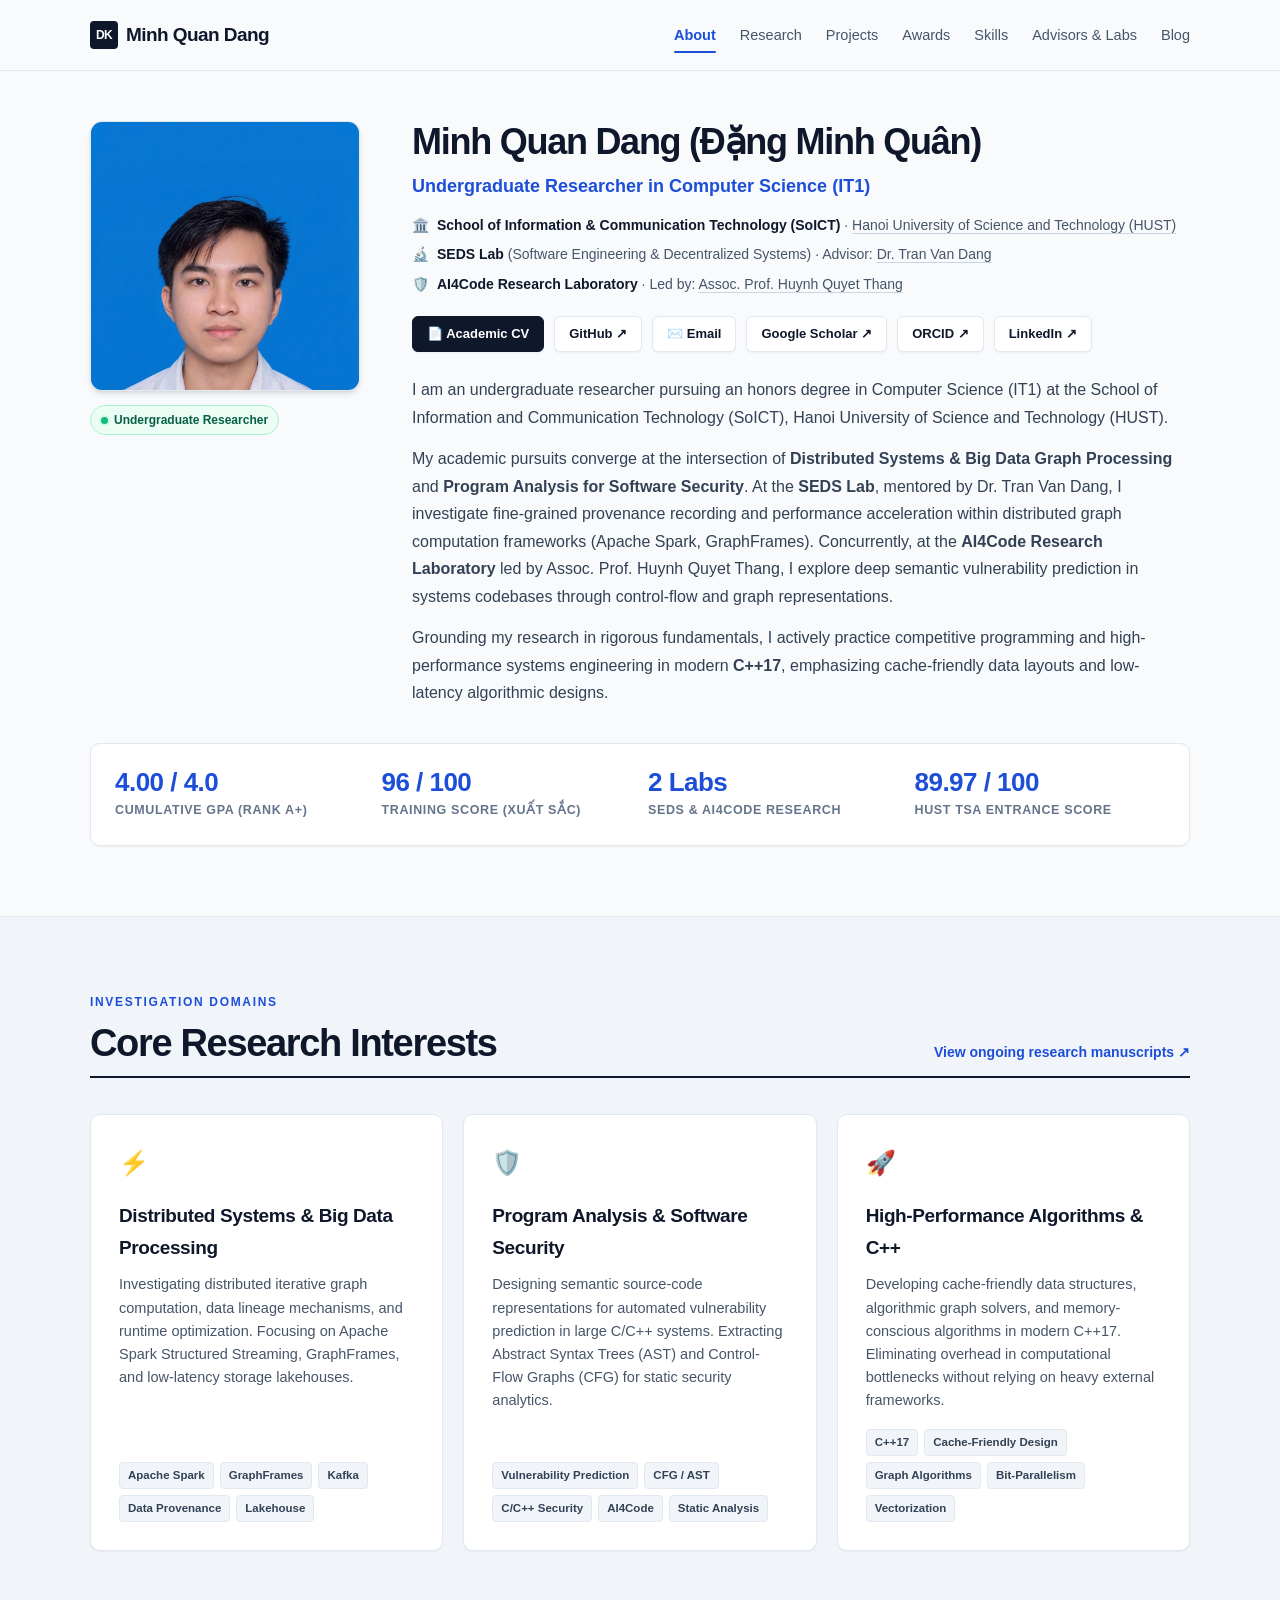
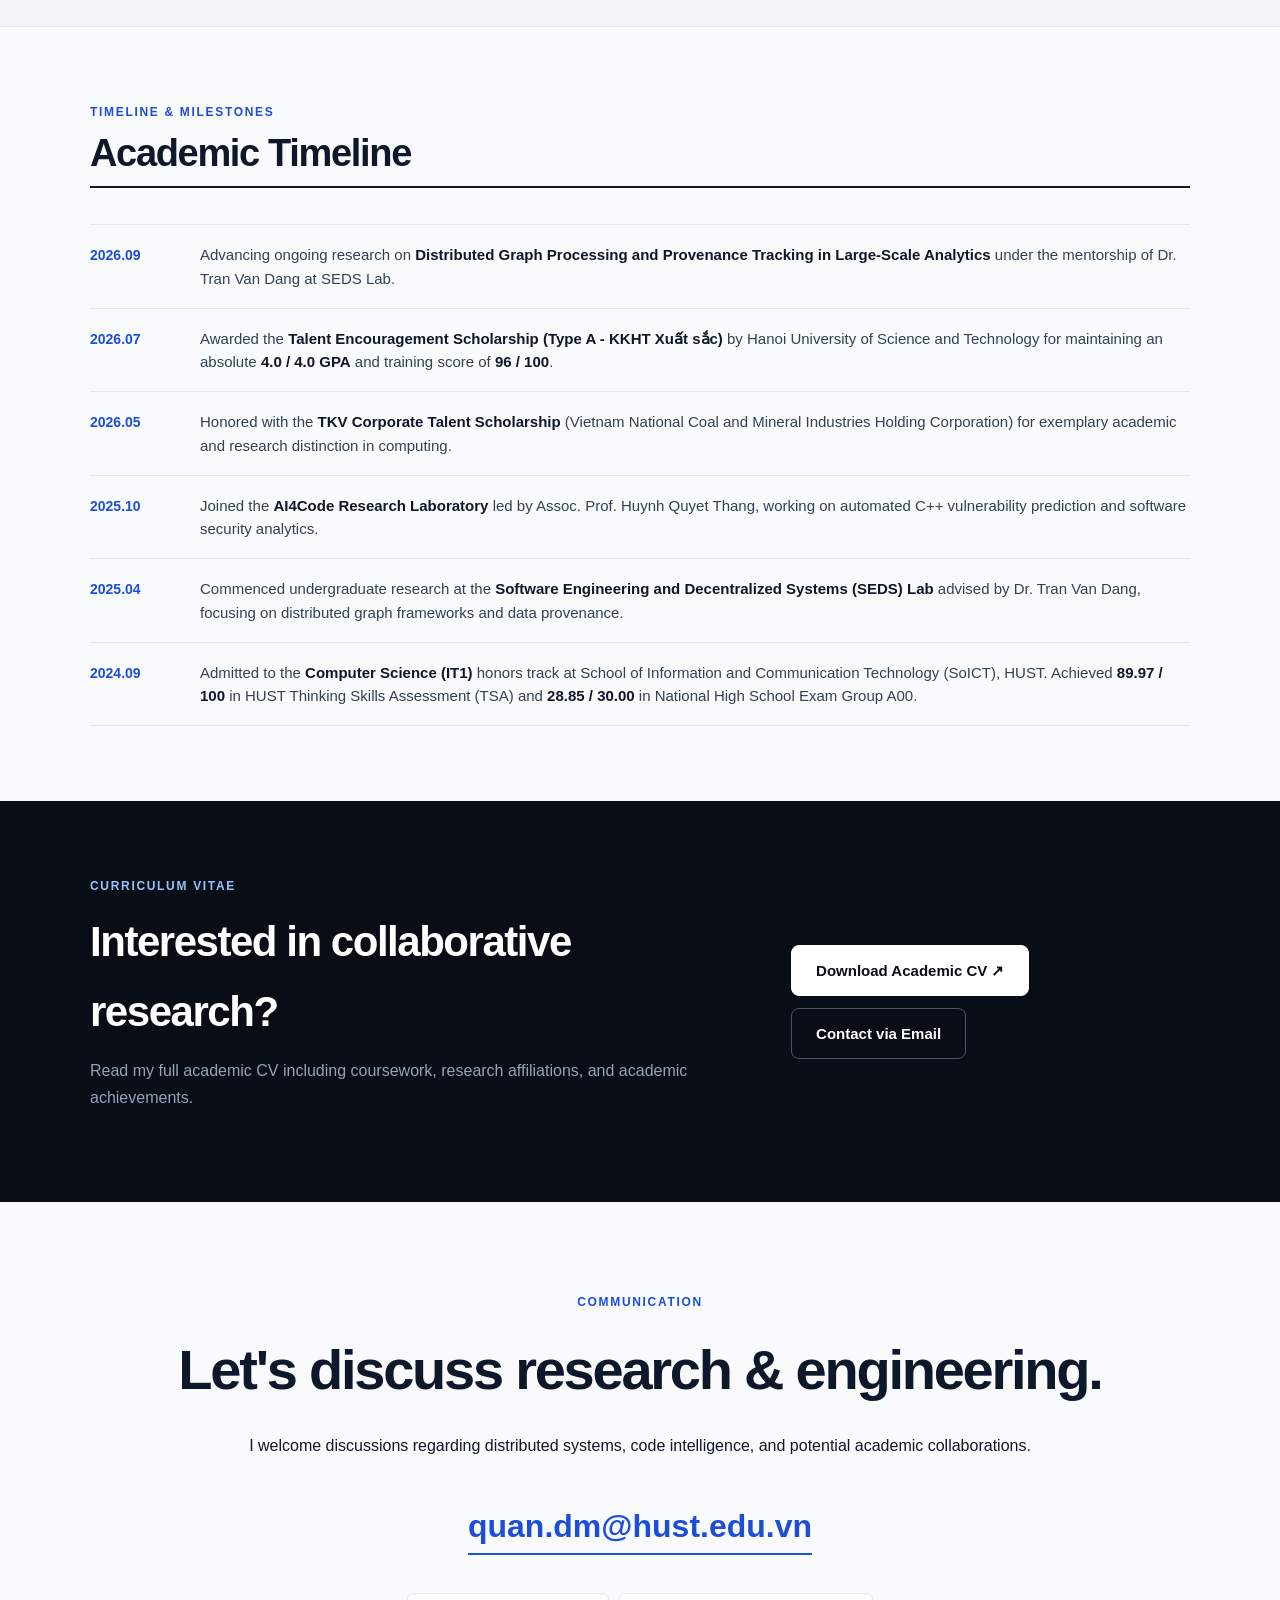
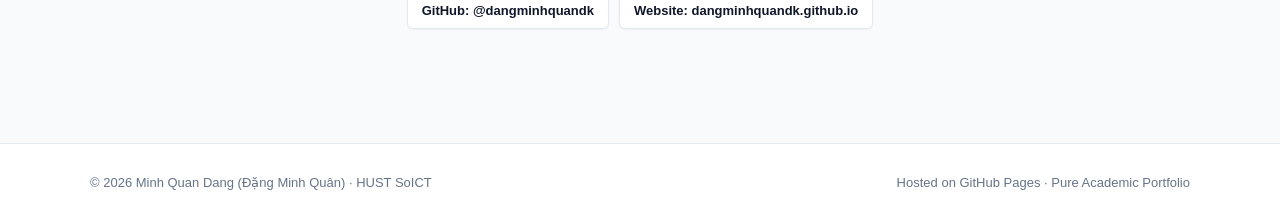
==== commit a6f126da: "Update index.html" ====
--- a/index.html
+++ b/index.html
@@ -12,7 +12,7 @@
   <meta property="og:title" content="Minh Quan Dang (DK) | Academic Portfolio">
   <meta property="og:description" content="Undergraduate Researcher in Computer Science at Hanoi University of Science and Technology (HUST).">
   <meta property="og:url" content="https://dangminhquandk.github.io/">
-  <meta property="og:image" content="https://dangminhquandk.github.io/assets/profile.jpg">
+  <meta property="og:image" content="https://dangminhquandk.github.io/assets/profile.jpeg">
   
   <title>Minh Quan Dang (DK) | Academic Researcher - HUST</title>
   <link rel="icon" href="navicon.png">
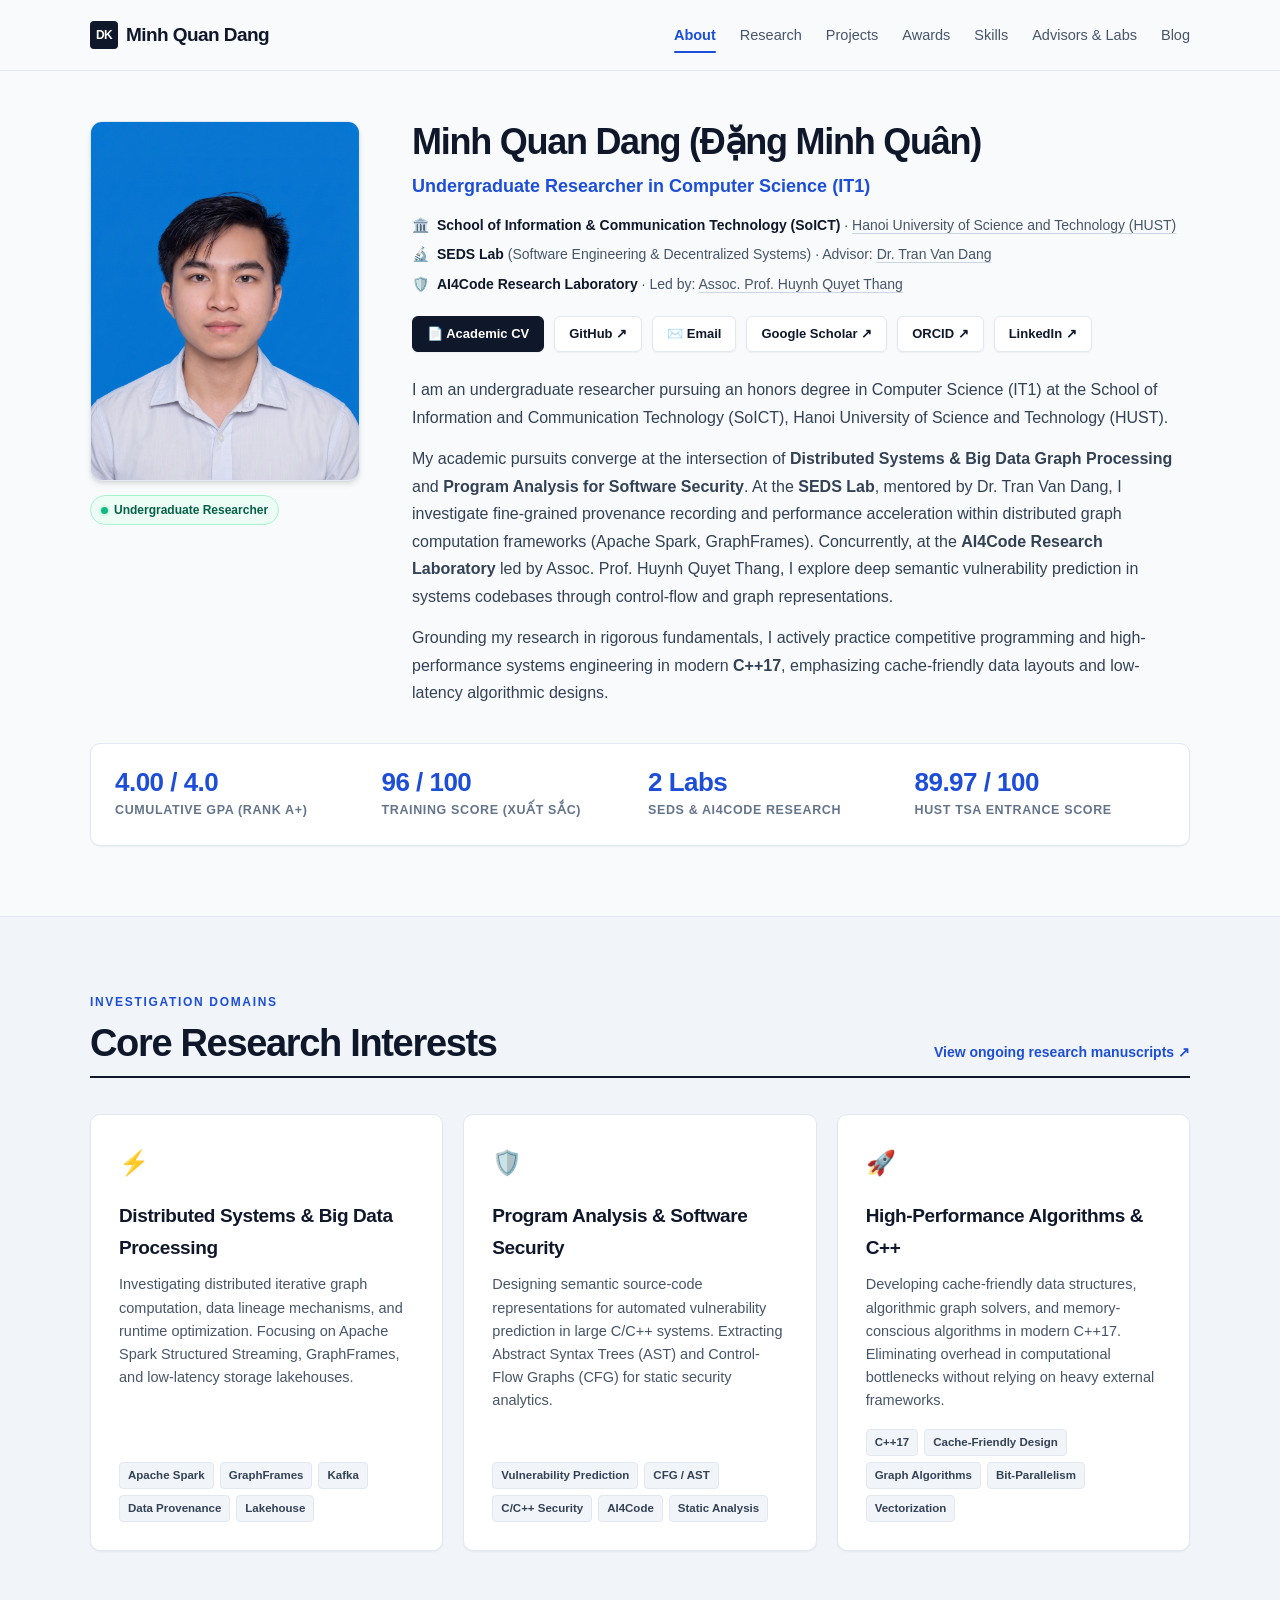
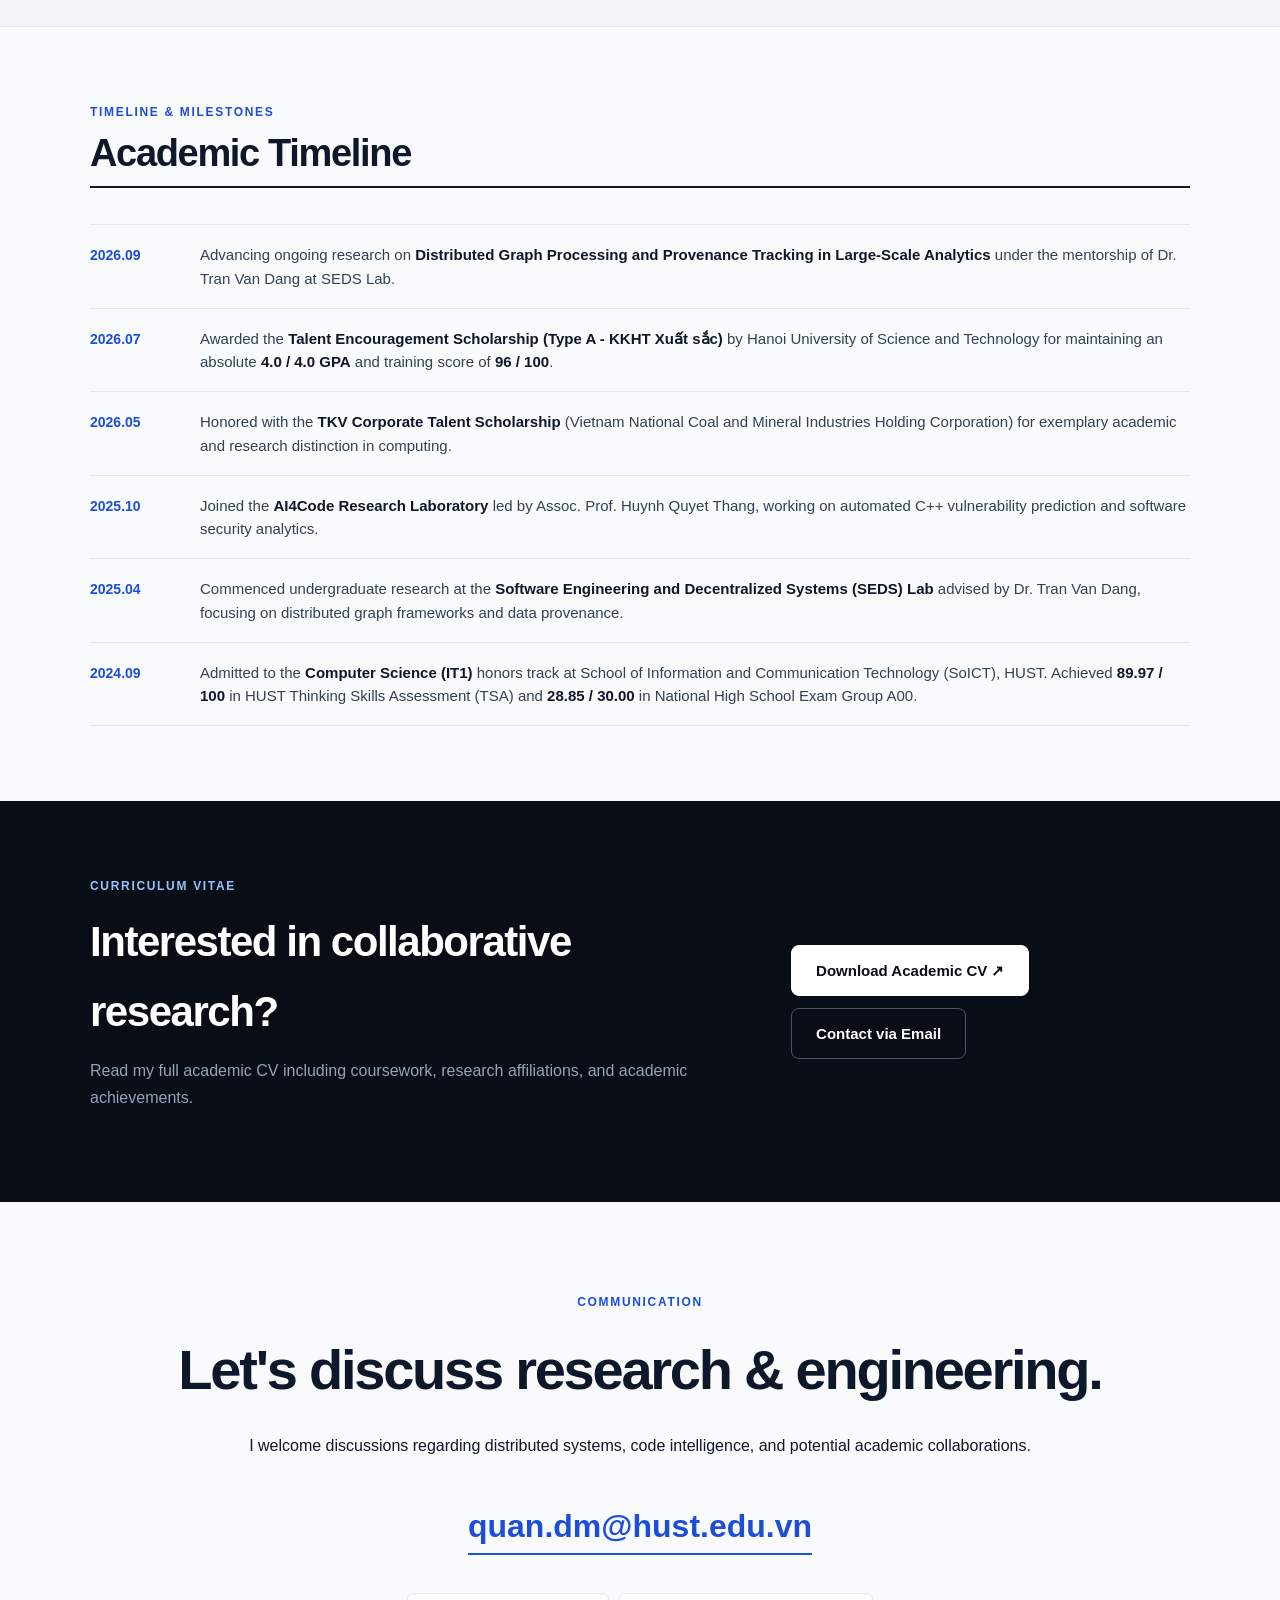
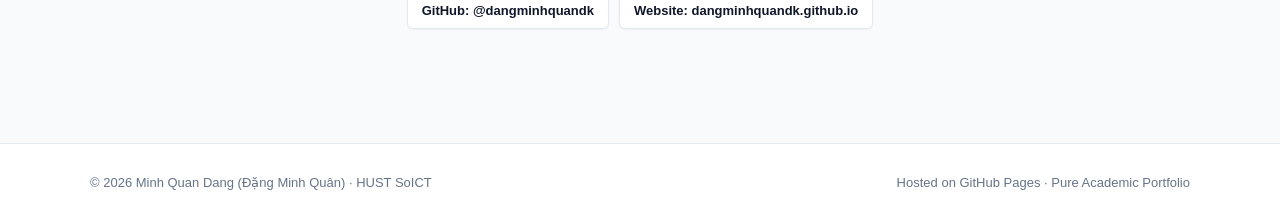
==== commit 8ce3ceff: "Update profile portrait and avatar display styling" ====
--- a/index.html
+++ b/index.html
@@ -1,19 +1,23 @@
 <!DOCTYPE html>
 <html lang="en">
+
 <head>
   <meta charset="UTF-8">
   <meta name="viewport" content="width=device-width, initial-scale=1.0">
-  <meta name="description" content="Minh Quan Dang (DK) - Undergraduate Researcher in Computer Science (IT1) at SoICT, Hanoi University of Science and Technology (HUST). Specializing in Distributed Systems, Graph Processing, and Software Security.">
+  <meta name="description"
+    content="Minh Quan Dang (DK) - Undergraduate Researcher in Computer Science (IT1) at SoICT, Hanoi University of Science and Technology (HUST). Specializing in Distributed Systems, Graph Processing, and Software Security.">
   <meta name="author" content="Minh Quan Dang (Dang Minh Quan)">
-  <meta name="keywords" content="Minh Quan Dang, Dang Minh Quan, DK, SEDS Lab, AI4Code, HUST, SoICT, Distributed Graph Processing, Apache Spark, GraphFrames, Software Security, C++17">
-  
+  <meta name="keywords"
+    content="Minh Quan Dang, Dang Minh Quan, DK, SEDS Lab, AI4Code, HUST, SoICT, Distributed Graph Processing, Apache Spark, GraphFrames, Software Security, C++17">
+
   <!-- Open Graph / Meta -->
   <meta property="og:type" content="website">
   <meta property="og:title" content="Minh Quan Dang (DK) | Academic Portfolio">
-  <meta property="og:description" content="Undergraduate Researcher in Computer Science at Hanoi University of Science and Technology (HUST).">
+  <meta property="og:description"
+    content="Undergraduate Researcher in Computer Science at Hanoi University of Science and Technology (HUST).">
   <meta property="og:url" content="https://dangminhquandk.github.io/">
   <meta property="og:image" content="https://dangminhquandk.github.io/assets/profile.jpeg">
-  
+
   <title>Minh Quan Dang (DK) | Academic Researcher - HUST</title>
   <link rel="icon" href="navicon.png">
   <link rel="stylesheet" href="style.css">
@@ -58,6 +62,7 @@
   }
   </script>
 </head>
+
 <body>
   <header class="site-header">
     <div class="container nav-wrap">
@@ -83,7 +88,7 @@
     <section class="hero" id="about">
       <div class="container hero-grid">
         <div class="avatar-wrapper">
-          <img class="avatar" src="assets/profile.jpg" alt="Portrait of Minh Quan Dang" width="270" height="270">
+          <img class="avatar" src="assets/profile.jpeg" alt="Portrait of Minh Quan Dang" width="270" height="360">
           <div class="status-badge">
             <span class="status-dot"></span>
             <span>Undergraduate Researcher</span>
@@ -93,26 +98,27 @@
         <div class="intro">
           <h1>Minh Quan Dang (Đặng Minh Quân)</h1>
           <p class="intro-academic-title">Undergraduate Researcher in Computer Science (IT1)</p>
-          
+
           <ul class="affiliation-list">
             <li>
               <span>🏛️</span>
               <div>
-                <strong>School of Information &amp; Communication Technology (SoICT)</strong> · 
-                <a class="inline-link" href="https://hust.edu.vn/" target="_blank" rel="noreferrer">Hanoi University of Science and Technology (HUST)</a>
+                <strong>School of Information &amp; Communication Technology (SoICT)</strong> ·
+                <a class="inline-link" href="https://hust.edu.vn/" target="_blank" rel="noreferrer">Hanoi University of
+                  Science and Technology (HUST)</a>
               </div>
             </li>
             <li>
               <span>🔬</span>
               <div>
-                <strong>SEDS Lab</strong> (Software Engineering &amp; Decentralized Systems) · Advisor: 
+                <strong>SEDS Lab</strong> (Software Engineering &amp; Decentralized Systems) · Advisor:
                 <a class="inline-link" href="colleagues.html">Dr. Tran Van Dang</a>
               </div>
             </li>
             <li>
               <span>🛡️</span>
               <div>
-                <strong>AI4Code Research Laboratory</strong> · Led by: 
+                <strong>AI4Code Research Laboratory</strong> · Led by:
                 <a class="inline-link" href="colleagues.html">Assoc. Prof. Huynh Quyet Thang</a>
               </div>
             </li>
@@ -120,22 +126,33 @@
 
           <div class="socials">
             <a class="social-pill primary" href="assets/CV.pdf" target="_blank" rel="noreferrer">📄 Academic CV</a>
-            <a class="social-pill" href="https://github.com/dangminhquandk" target="_blank" rel="noreferrer">GitHub ↗</a>
+            <a class="social-pill" href="https://github.com/dangminhquandk" target="_blank" rel="noreferrer">GitHub
+              ↗</a>
             <a class="social-pill" href="mailto:quan.dm@hust.edu.vn">✉️ Email</a>
-            <a class="social-pill" href="https://scholar.google.com" target="_blank" rel="noreferrer">Google Scholar ↗</a>
+            <a class="social-pill" href="https://scholar.google.com" target="_blank" rel="noreferrer">Google Scholar
+              ↗</a>
             <a class="social-pill" href="https://orcid.org" target="_blank" rel="noreferrer">ORCID ↗</a>
             <a class="social-pill" href="https://linkedin.com" target="_blank" rel="noreferrer">LinkedIn ↗</a>
           </div>
 
           <div class="prose">
             <p>
-              I am an undergraduate researcher pursuing an honors degree in Computer Science (IT1) at the School of Information and Communication Technology (SoICT), Hanoi University of Science and Technology (HUST).
-            </p>
-            <p>
-              My academic pursuits converge at the intersection of <strong>Distributed Systems &amp; Big Data Graph Processing</strong> and <strong>Program Analysis for Software Security</strong>. At the <strong>SEDS Lab</strong>, mentored by Dr. Tran Van Dang, I investigate fine-grained provenance recording and performance acceleration within distributed graph computation frameworks (Apache Spark, GraphFrames). Concurrently, at the <strong>AI4Code Research Laboratory</strong> led by Assoc. Prof. Huynh Quyet Thang, I explore deep semantic vulnerability prediction in systems codebases through control-flow and graph representations.
-            </p>
-            <p>
-              Grounding my research in rigorous fundamentals, I actively practice competitive programming and high-performance systems engineering in modern <strong>C++17</strong>, emphasizing cache-friendly data layouts and low-latency algorithmic designs.
+              I am an undergraduate researcher pursuing an honors degree in Computer Science (IT1) at the School of
+              Information and Communication Technology (SoICT), Hanoi University of Science and Technology (HUST).
+            </p>
+            <p>
+              My academic pursuits converge at the intersection of <strong>Distributed Systems &amp; Big Data Graph
+                Processing</strong> and <strong>Program Analysis for Software Security</strong>. At the <strong>SEDS
+                Lab</strong>, mentored by Dr. Tran Van Dang, I investigate fine-grained provenance recording and
+              performance acceleration within distributed graph computation frameworks (Apache Spark, GraphFrames).
+              Concurrently, at the <strong>AI4Code Research Laboratory</strong> led by Assoc. Prof. Huynh Quyet Thang, I
+              explore deep semantic vulnerability prediction in systems codebases through control-flow and graph
+              representations.
+            </p>
+            <p>
+              Grounding my research in rigorous fundamentals, I actively practice competitive programming and
+              high-performance systems engineering in modern <strong>C++17</strong>, emphasizing cache-friendly data
+              layouts and low-latency algorithmic designs.
             </p>
           </div>
         </div>
@@ -178,7 +195,8 @@
             <div class="card-icon">⚡</div>
             <h3>Distributed Systems &amp; Big Data Processing</h3>
             <p>
-              Investigating distributed iterative graph computation, data lineage mechanisms, and runtime optimization. Focusing on Apache Spark Structured Streaming, GraphFrames, and low-latency storage lakehouses.
+              Investigating distributed iterative graph computation, data lineage mechanisms, and runtime optimization.
+              Focusing on Apache Spark Structured Streaming, GraphFrames, and low-latency storage lakehouses.
             </p>
             <div class="tags">
               <span>Apache Spark</span>
@@ -193,7 +211,9 @@
             <div class="card-icon">🛡️</div>
             <h3>Program Analysis &amp; Software Security</h3>
             <p>
-              Designing semantic source-code representations for automated vulnerability prediction in large C/C++ systems. Extracting Abstract Syntax Trees (AST) and Control-Flow Graphs (CFG) for static security analytics.
+              Designing semantic source-code representations for automated vulnerability prediction in large C/C++
+              systems. Extracting Abstract Syntax Trees (AST) and Control-Flow Graphs (CFG) for static security
+              analytics.
             </p>
             <div class="tags">
               <span>Vulnerability Prediction</span>
@@ -208,7 +228,9 @@
             <div class="card-icon">🚀</div>
             <h3>High-Performance Algorithms &amp; C++</h3>
             <p>
-              Developing cache-friendly data structures, algorithmic graph solvers, and memory-conscious algorithms in modern C++17. Eliminating overhead in computational bottlenecks without relying on heavy external frameworks.
+              Developing cache-friendly data structures, algorithmic graph solvers, and memory-conscious algorithms in
+              modern C++17. Eliminating overhead in computational bottlenecks without relying on heavy external
+              frameworks.
             </p>
             <div class="tags">
               <span>C++17</span>
@@ -234,37 +256,45 @@
           <div class="timeline-item">
             <time>2026.09</time>
             <p>
-              Advancing ongoing research on <strong>Distributed Graph Processing and Provenance Tracking in Large-Scale Analytics</strong> under the mentorship of Dr. Tran Van Dang at SEDS Lab.
+              Advancing ongoing research on <strong>Distributed Graph Processing and Provenance Tracking in Large-Scale
+                Analytics</strong> under the mentorship of Dr. Tran Van Dang at SEDS Lab.
             </p>
           </div>
           <div class="timeline-item">
             <time>2026.07</time>
             <p>
-              Awarded the <strong>Talent Encouragement Scholarship (Type A - KKHT Xuất sắc)</strong> by Hanoi University of Science and Technology for maintaining an absolute <strong>4.0 / 4.0 GPA</strong> and training score of <strong>96 / 100</strong>.
+              Awarded the <strong>Talent Encouragement Scholarship (Type A - KKHT Xuất sắc)</strong> by Hanoi University
+              of Science and Technology for maintaining an absolute <strong>4.0 / 4.0 GPA</strong> and training score of
+              <strong>96 / 100</strong>.
             </p>
           </div>
           <div class="timeline-item">
             <time>2026.05</time>
             <p>
-              Honored with the <strong>TKV Corporate Talent Scholarship</strong> (Vietnam National Coal and Mineral Industries Holding Corporation) for exemplary academic and research distinction in computing.
+              Honored with the <strong>TKV Corporate Talent Scholarship</strong> (Vietnam National Coal and Mineral
+              Industries Holding Corporation) for exemplary academic and research distinction in computing.
             </p>
           </div>
           <div class="timeline-item">
             <time>2025.10</time>
             <p>
-              Joined the <strong>AI4Code Research Laboratory</strong> led by Assoc. Prof. Huynh Quyet Thang, working on automated C++ vulnerability prediction and software security analytics.
+              Joined the <strong>AI4Code Research Laboratory</strong> led by Assoc. Prof. Huynh Quyet Thang, working on
+              automated C++ vulnerability prediction and software security analytics.
             </p>
           </div>
           <div class="timeline-item">
             <time>2025.04</time>
             <p>
-              Commenced undergraduate research at the <strong>Software Engineering and Decentralized Systems (SEDS) Lab</strong> advised by Dr. Tran Van Dang, focusing on distributed graph frameworks and data provenance.
+              Commenced undergraduate research at the <strong>Software Engineering and Decentralized Systems (SEDS)
+                Lab</strong> advised by Dr. Tran Van Dang, focusing on distributed graph frameworks and data provenance.
             </p>
           </div>
           <div class="timeline-item">
             <time>2024.09</time>
             <p>
-              Admitted to the <strong>Computer Science (IT1)</strong> honors track at School of Information and Communication Technology (SoICT), HUST. Achieved <strong>89.97 / 100</strong> in HUST Thinking Skills Assessment (TSA) and <strong>28.85 / 30.00</strong> in National High School Exam Group A00.
+              Admitted to the <strong>Computer Science (IT1)</strong> honors track at School of Information and
+              Communication Technology (SoICT), HUST. Achieved <strong>89.97 / 100</strong> in HUST Thinking Skills
+              Assessment (TSA) and <strong>28.85 / 30.00</strong> in National High School Exam Group A00.
             </p>
           </div>
         </div>
@@ -291,13 +321,16 @@
       <div class="container">
         <p class="section-label">COMMUNICATION</p>
         <h2>Let's discuss research &amp; engineering.</h2>
-        <p>I welcome discussions regarding distributed systems, code intelligence, and potential academic collaborations.</p>
+        <p>I welcome discussions regarding distributed systems, code intelligence, and potential academic
+          collaborations.</p>
         <div>
           <a class="contact-email" href="mailto:quan.dm@hust.edu.vn">quan.dm@hust.edu.vn</a>
         </div>
         <div class="socials" style="justify-content: center; margin-top: 10px;">
-          <a class="social-pill" href="https://github.com/dangminhquandk" target="_blank" rel="noreferrer">GitHub: @dangminhquandk</a>
-          <a class="social-pill" href="https://dangminhquandk.github.io" target="_blank" rel="noreferrer">Website: dangminhquandk.github.io</a>
+          <a class="social-pill" href="https://github.com/dangminhquandk" target="_blank" rel="noreferrer">GitHub:
+            @dangminhquandk</a>
+          <a class="social-pill" href="https://dangminhquandk.github.io" target="_blank" rel="noreferrer">Website:
+            dangminhquandk.github.io</a>
         </div>
       </div>
     </section>
@@ -310,4 +343,5 @@
     </div>
   </footer>
 </body>
-</html>
+
+</html>
--- a/style.css
+++ b/style.css
@@ -155,9 +155,9 @@
 .avatar {
   display: block;
   width: 100%;
-  aspect-ratio: 1 / 1;
+  aspect-ratio: 3 / 4;
   object-fit: cover;
-  object-position: center top;
+  object-position: center 15%;
   border-radius: 12px;
   border: 1px solid var(--line);
   box-shadow: var(--shadow-md);
